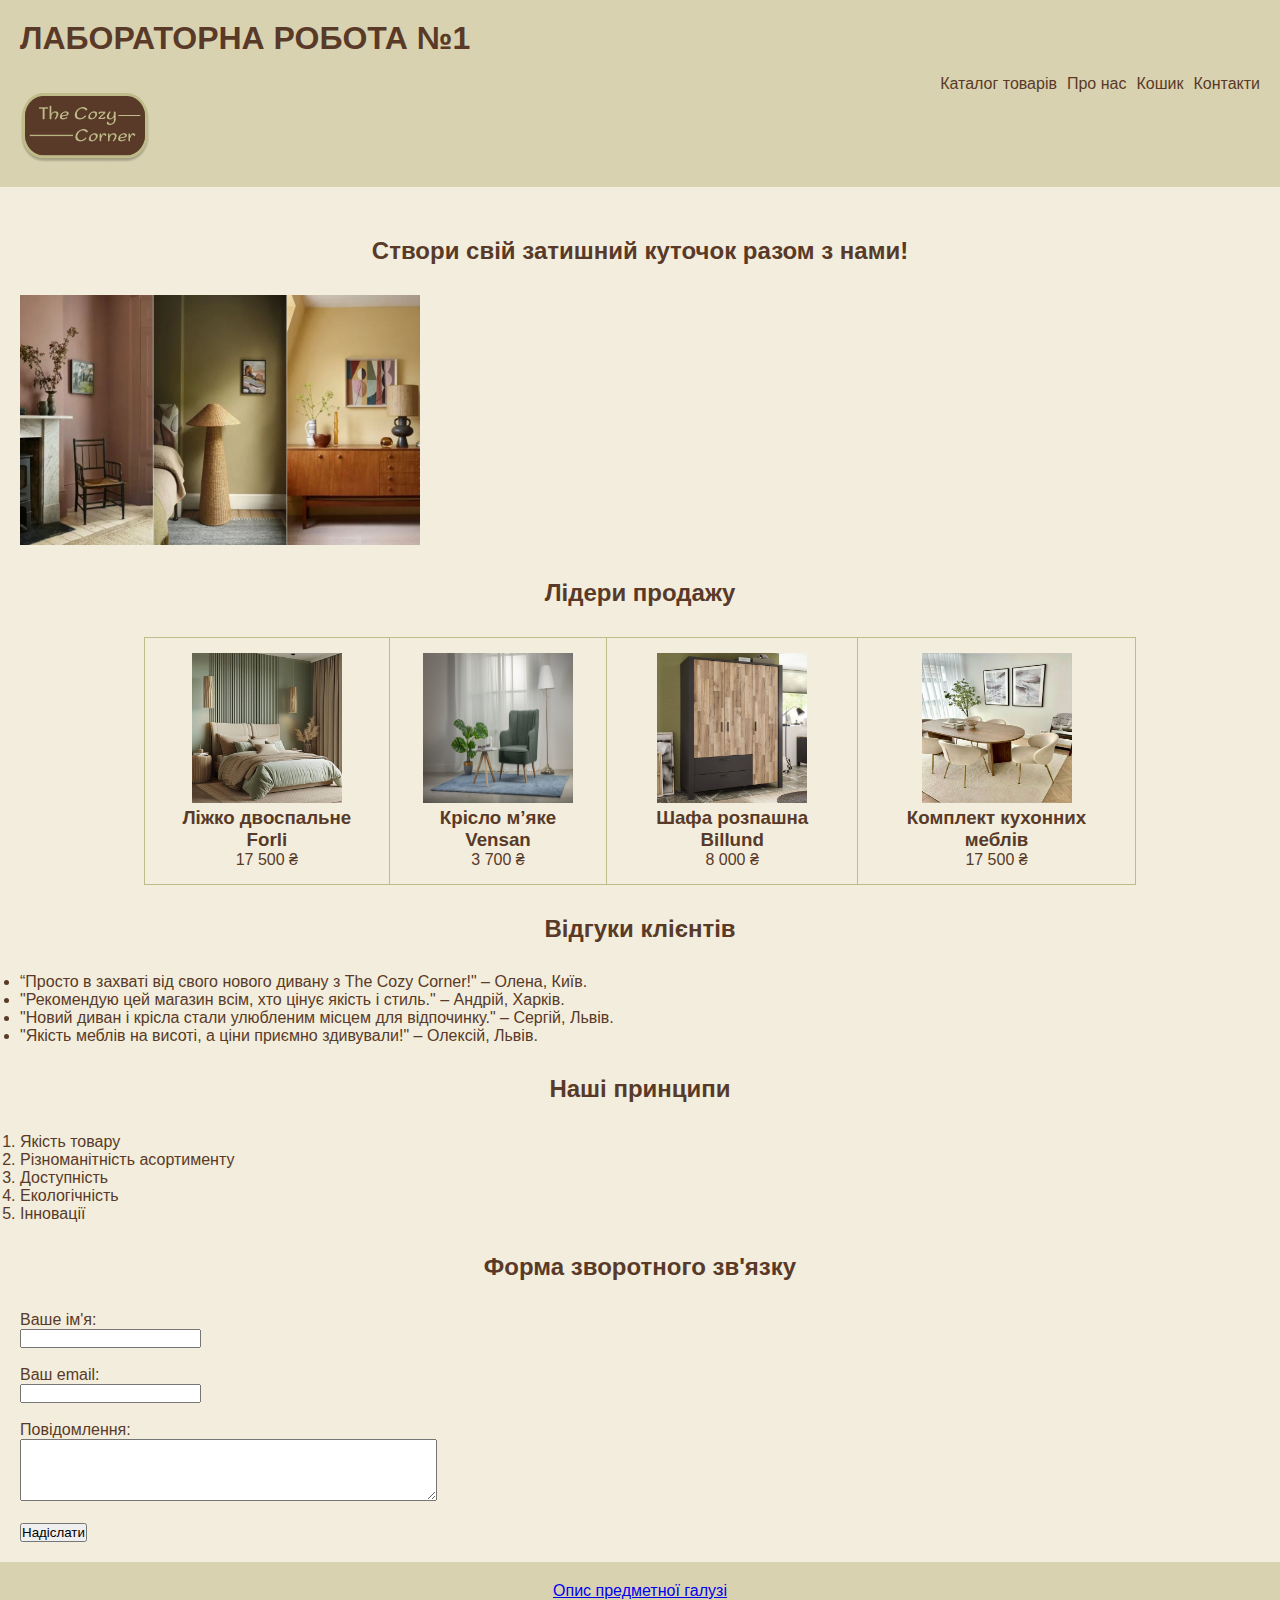
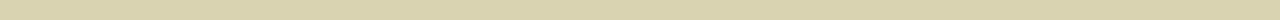
==== index.html @ 4d9f3224 "Initial commit" ====
<!DOCTYPE html>
<html lang="en">
<head>
    <meta charset="UTF-8">
    <meta name="viewport" content="width=device-width, initial-scale=1.0">
    <link rel="stylesheet" href="style.css">
    <title>ЛАБОРАТОРНА РОБОТА №1</title>
</head>
<body>
    <header>
        <h1>ЛАБОРАТОРНА РОБОТА №1</h1>
        <br>
        <div class="navigation">
            <nav>
                <ul>
                    <li><a href="#">Каталог товарів</a></li>
                    <li><a href="#">Про нас</a></li>
                    <li><a href="#">Кошик</a></li>
                    <li><a href="#">Контакти</a></li>
                </ul>
            </nav>
        </div>

        <img src="./images/Лого.png" width="130" height="70" alt="Логотип">
        
    </header>

    <main>
        <h2>Створи свій затишний куточок разом з нами!</h2>
        <img src="./images/hero.jpg" width="400" height="250" alt="Інтер'єр">

        <h2>Лідери продажу</h2>
        <table border="1" cellpadding="10">
            <tr>
                <td>
                    <img src="./images/ліжко1.jpg" alt="Ліжко двоспальне Forli" width="150" height="150">
                    <h3>Ліжко двоспальне Forli</h3>
                    <p>17 500 ₴</p>
                </td>
                <td>
                    <img src="./images/крісло1.jpg" alt="Крісло м’яке Vensan" width="150" height="150">
                    <h3>Крісло м’яке Vensan</h3>
                    <p>3 700 ₴</p>
                </td>
                <td>
                    <img src="./images/шафа1.jpg" alt="Шафа розпашна Billund" width="150" height="150">
                    <h3>Шафа розпашна Billund</h3>
                    <p>8 000 ₴</p>
                </td>
                <td>
                    <img src="./images/кухня1.jpg" alt="Комплект кухонних меблів" width="150" height="150">
                    <h3>Комплект кухонних меблів</h3>
                    <p>17 500 ₴</p>
                </td>
            </tr>
        </table>

        <h2>Відгуки клієнтів</h2>
        <ul>
            <li>“Просто в захваті від свого нового дивану з The Cozy Corner!" – Олена, Київ.</li>
            <li>"Рекомендую цей магазин всім, хто цінує якість і стиль." – Андрій, Харків.</li>
            <li>"Новий диван і крісла стали улюбленим місцем для відпочинку." – Сергій, Львів.</li>
            <li>"Якість меблів на висоті, а ціни приємно здивували!" – Олексій, Львів.</li>
        </ul>

        <h2>Наші принципи</h2>
        <ol>
            <li>Якість товару</li>
            <li>Різноманітність асортименту</li>
            <li>Доступність</li>
            <li>Екологічність</li>
            <li>Інновації</li>
        </ol>

        <h2>Форма зворотного зв'язку</h2>

        <form action="/submit-feedback" method="post">
            <label for="name">Ваше ім'я:</label><br>
            <input type="text" id="name" name="name" required><br><br>

            <label for="email">Ваш email:</label><br>
            <input type="email" id="email" name="email" required><br><br>

            <label for="message">Повідомлення:</label><br>
            <textarea id="message" name="message" rows="4" cols="50" required></textarea><br><br>

            <input type="submit" value="Надіслати">
        </form>
    </main>

    <footer>
        <a href="./description.html">Опис предметної галузі</a>
    </footer>
</body>
</html>
---- style.css ----
* {
    margin: 0;
    padding: 0;
    box-sizing: border-box;
  }
  
  body {
    font-family: Arial, sans-serif;
    color: #593A28;
  }
  
  header {
    background-color: #D9D2B0;
    padding: 20px;
  }
  
  main {
    background-color: #F2EDDC;
    padding: 20px;
  }
  
  footer {
    background-color: #D9D2B0;
    padding: 20px;
    text-align: center;
  }

  h2 {
    margin: 30px 0;
    text-align: center;
  }

  table {
    border-collapse: collapse;
    margin: 20px auto;
    width: 80%;
  }
  
  th, td {
    border: 1px solid #BFBC8A;
    padding: 15px;
    text-align: center;
  }
  
  th {
    background-color: #BFBC8A;
    color: #fff;
  }
  
  nav ul {
    list-style: none;
    display: flex;
    justify-content: flex-end;
  }
  
  nav li {
    margin-left: 10px;
  }
  
  nav a {
    text-decoration: none;
    color: #593A28;
  }
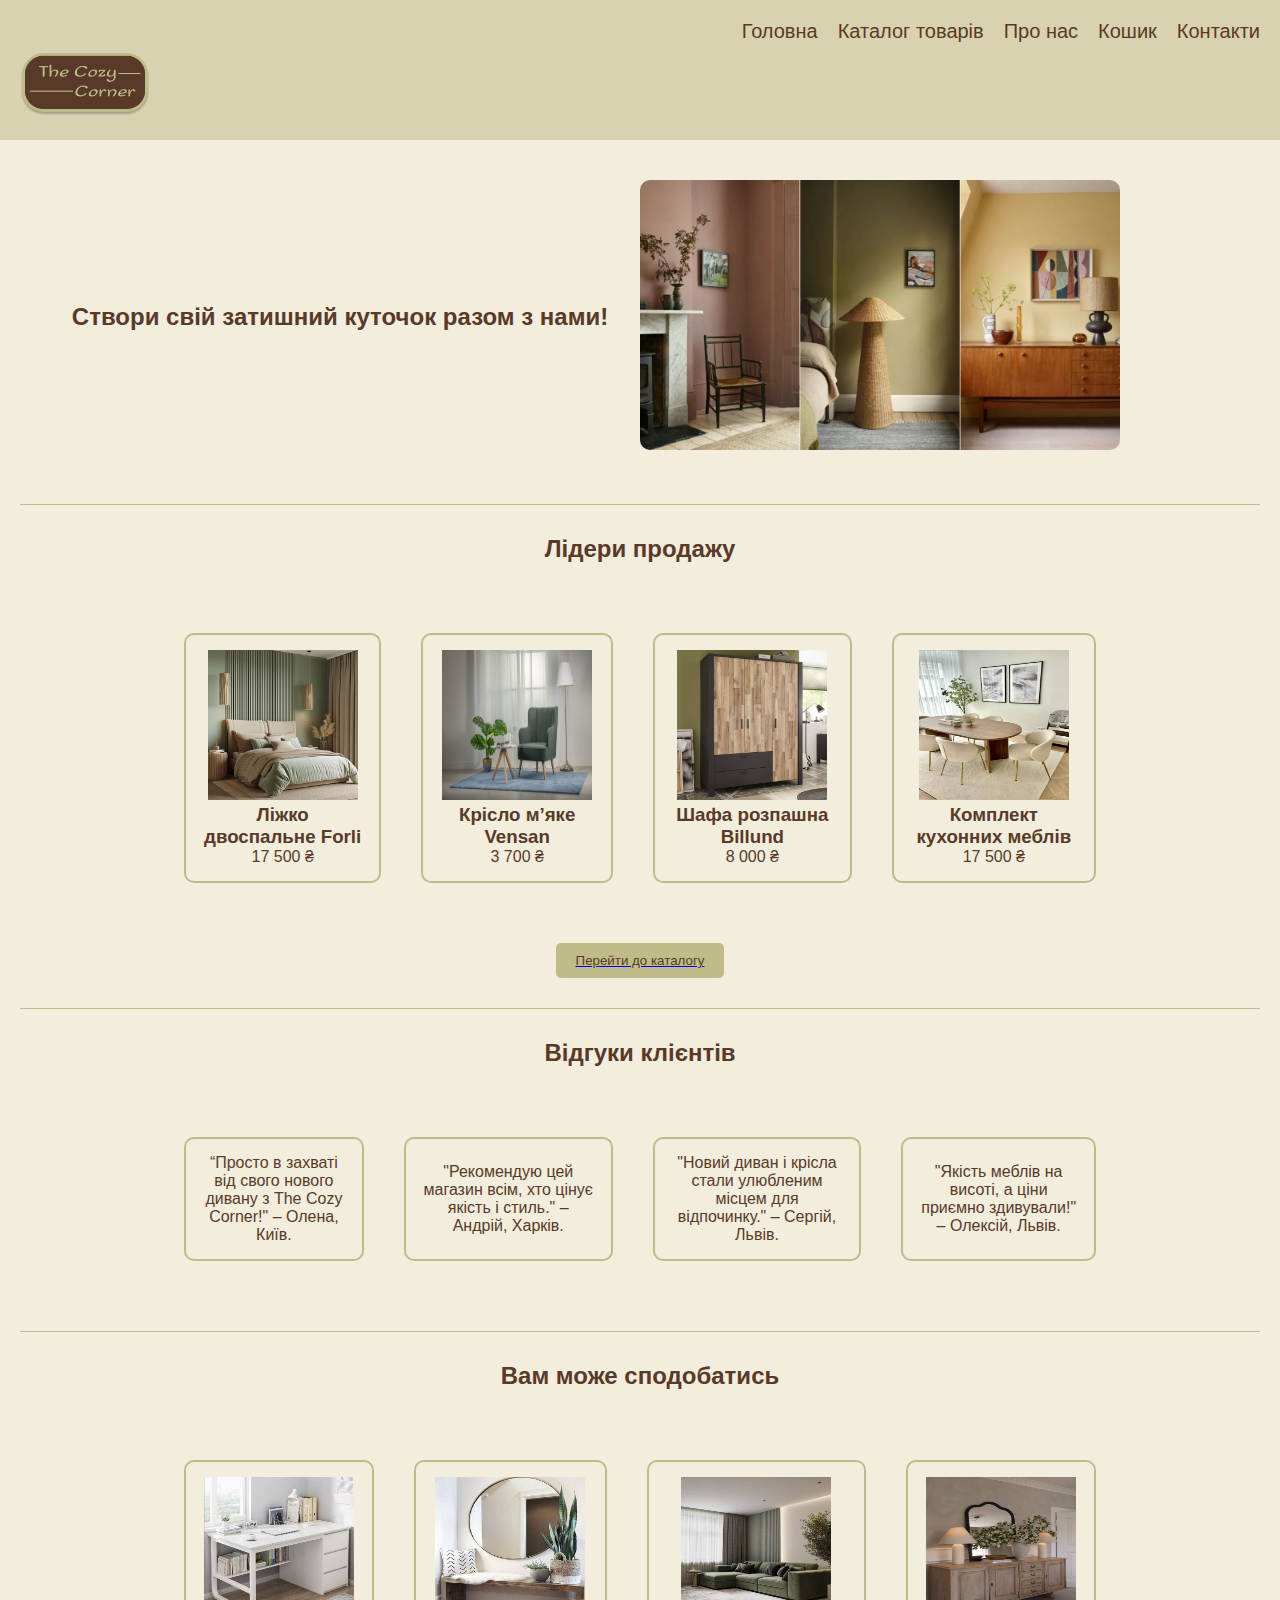
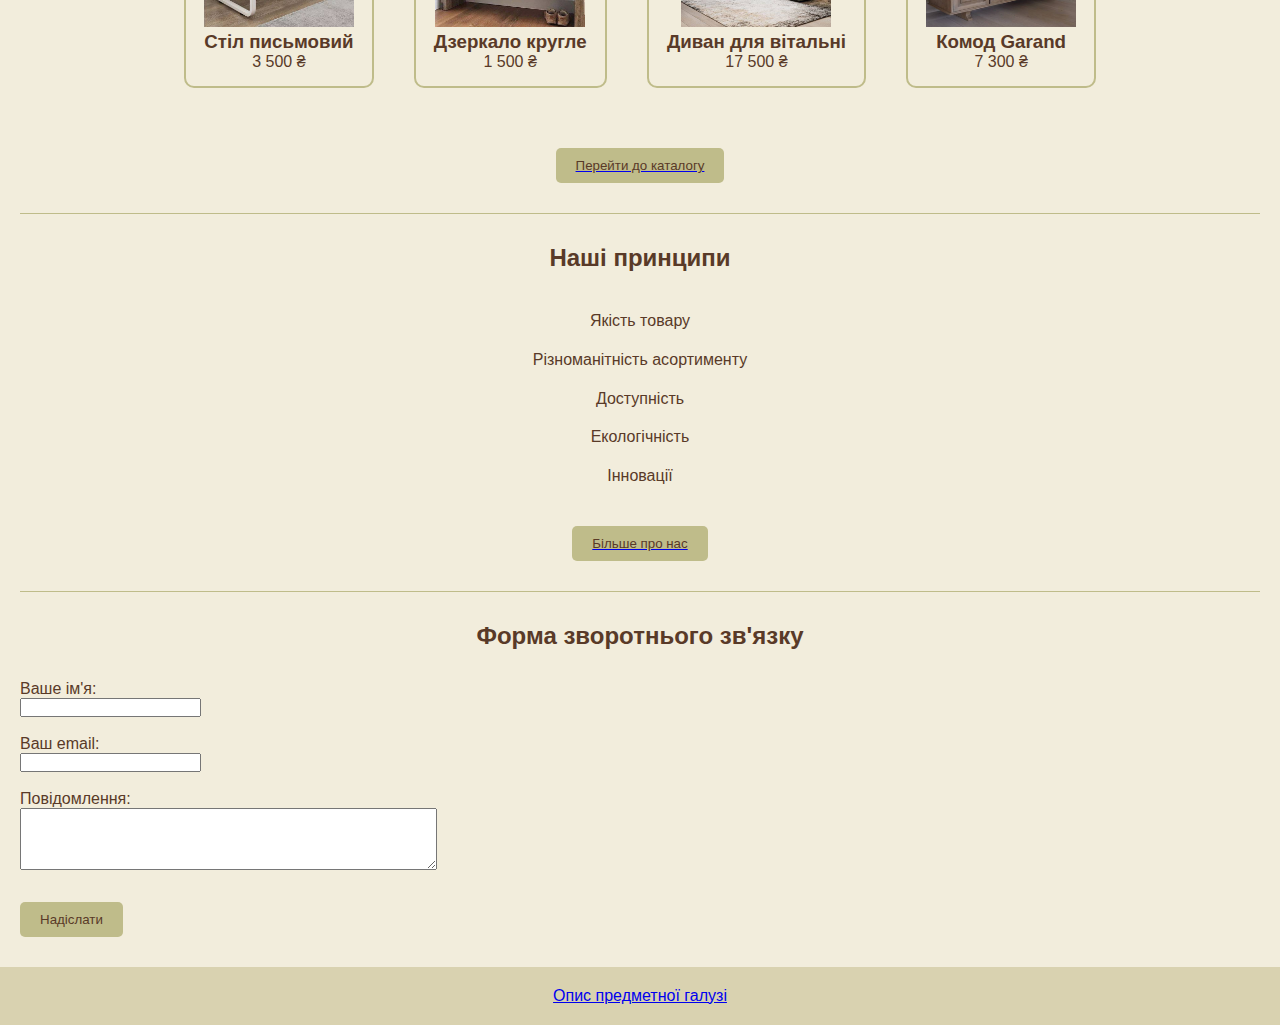
==== commit 9cb6c4a5: "add" ====
--- a/index.html
+++ b/index.html
@@ -4,89 +4,167 @@
     <meta charset="UTF-8">
     <meta name="viewport" content="width=device-width, initial-scale=1.0">
     <link rel="stylesheet" href="style.css">
-    <title>ЛАБОРАТОРНА РОБОТА №1</title>
+    <title>THE COZY CORNER</title>
 </head>
 <body>
     <header>
-        <h1>ЛАБОРАТОРНА РОБОТА №1</h1>
-        <br>
         <div class="navigation">
             <nav>
                 <ul>
-                    <li><a href="#">Каталог товарів</a></li>
-                    <li><a href="#">Про нас</a></li>
-                    <li><a href="#">Кошик</a></li>
-                    <li><a href="#">Контакти</a></li>
+                    <li><a href="index.html">Головна </a></li>
+                    <li><a href="catalog.html">Каталог товарів </a></li>
+                    <li><a href="about.html">Про нас </a></li>
+                    <li><a href="basket.html">Кошик </a></li>
+                    <li><a href="contacts.html">Контакти </a></li>
                 </ul>
             </nav>
         </div>
-
-        <img src="./images/Лого.png" width="130" height="70" alt="Логотип">
-        
+        <img src="./images/Лого.png" width="130" height="auto" alt="Логотип">
     </header>
 
     <main>
-        <h2>Створи свій затишний куточок разом з нами!</h2>
-        <img src="./images/hero.jpg" width="400" height="250" alt="Інтер'єр">
+        <div class="intro">
+            <div class="intro-text">
+                <h2>Створи свій затишний куточок разом з нами!</h2>
+            </div>
+            <div class="intro-img">
+                <img src="./images/hero.jpg" width="130" height="70" alt="Інтер'єр">
+            </div>
+        </div>
+        <hr class="custom-line">
 
-        <h2>Лідери продажу</h2>
-        <table border="1" cellpadding="10">
-            <tr>
-                <td>
-                    <img src="./images/ліжко1.jpg" alt="Ліжко двоспальне Forli" width="150" height="150">
-                    <h3>Ліжко двоспальне Forli</h3>
-                    <p>17 500 ₴</p>
-                </td>
-                <td>
-                    <img src="./images/крісло1.jpg" alt="Крісло м’яке Vensan" width="150" height="150">
-                    <h3>Крісло м’яке Vensan</h3>
-                    <p>3 700 ₴</p>
-                </td>
-                <td>
-                    <img src="./images/шафа1.jpg" alt="Шафа розпашна Billund" width="150" height="150">
-                    <h3>Шафа розпашна Billund</h3>
-                    <p>8 000 ₴</p>
-                </td>
-                <td>
-                    <img src="./images/кухня1.jpg" alt="Комплект кухонних меблів" width="150" height="150">
-                    <h3>Комплект кухонних меблів</h3>
-                    <p>17 500 ₴</p>
-                </td>
-            </tr>
-        </table>
+        <div class="best-sellers">
 
-        <h2>Відгуки клієнтів</h2>
-        <ul>
-            <li>“Просто в захваті від свого нового дивану з The Cozy Corner!" – Олена, Київ.</li>
-            <li>"Рекомендую цей магазин всім, хто цінує якість і стиль." – Андрій, Харків.</li>
-            <li>"Новий диван і крісла стали улюбленим місцем для відпочинку." – Сергій, Львів.</li>
-            <li>"Якість меблів на висоті, а ціни приємно здивували!" – Олексій, Львів.</li>
-        </ul>
+            <h2>Лідери продажу</h2>
 
-        <h2>Наші принципи</h2>
-        <ol>
-            <li>Якість товару</li>
-            <li>Різноманітність асортименту</li>
-            <li>Доступність</li>
-            <li>Екологічність</li>
-            <li>Інновації</li>
-        </ol>
+            <table>
+                <tr>
+                    <td>
+                        <img src="./images/ліжко1.jpg" alt="Ліжко двоспальне Forli" width="150" height="150">
+                        <h3>Ліжко двоспальне Forli</h3>
+                        <p>17 500 ₴</p>
+                    </td>
+                    <td>
+                        <img src="./images/крісло1.jpg" alt="Крісло м’яке Vensan" width="150" height="150">
+                        <h3>Крісло м’яке Vensan</h3>
+                        <p>3 700 ₴</p>
+                    </td>
+                    <td>
+                        <img src="./images/шафа1.jpg" alt="Шафа розпашна Billund" width="150" height="150">
+                        <h3>Шафа розпашна Billund</h3>
+                        <p>8 000 ₴</p>
+                    </td>
+                    <td>
+                        <img src="./images/кухня1.jpg" alt="Комплект кухонних меблів" width="150" height="150">
+                        <h3>Комплект кухонних меблів</h3>
+                        <p>17 500 ₴</p>
+                    </td>
+                </tr>
+            </table>
+        </div>
 
-        <h2>Форма зворотного зв'язку</h2>
+        <div id="buttonContainer">
+            <a href="catalog.html">
+                <button>Перейти до каталогу</button>
+            </a>
+        </div>
+        <hr class="custom-line">
+    
+        <div class="reviews">
+            <h2>Відгуки клієнтів</h2>
+            <table border="1" cellpadding="10">
+                <tr>
+                    <td>
+                        <p>“Просто в захваті від свого нового дивану з The Cozy Corner!" – Олена, Київ.</p>
+                    </td>
+                    <td>
+                        <p>"Рекомендую цей магазин всім, хто цінує якість і стиль." – Андрій, Харків.</p>
+                    </td>
+                    <td>
+                        <p>"Новий диван і крісла стали улюбленим місцем для відпочинку." – Сергій, Львів.</p>
+                    </td>
+                    <td>
+                        <p>"Якість меблів на висоті, а ціни приємно здивували!" – Олексій, Львів.</p>
+                    </td>
+                </tr>
+            </table>
+        </div>
+        
+        <hr class="custom-line">
+       
+        <div class="recommended">
+            <h2>Вам може сподобатись</h2>
+            <table border="1" cellpadding="10">
+                <tr>
+                    <td>
+                        <img src="./images/стіл1.jpg" alt="Стіл письмовий" width="150" height="150">
+                        <h3>Стіл письмовий</h3>
+                        <p>3 500 ₴</p>
+                    </td>
+                    <td>
+                        <img src="./images/дзеркало1.jpg" alt="Дзеркало кругле" width="150" height="150">
+                        <h3>Дзеркало кругле</h3>
+                        <p>1 500 ₴</p>
+                    </td>
+                    <td>
+                        <img src="./images/диван1.jpg" alt="Диван для вітальні" width="150" height="150">
+                        <h3>Диван для вітальні</h3>
+                        <p>17 500 ₴</p>
+                    </td>
+                    <td>
+                        <img src="./images/комод1.jpg" alt="Комод Garand" width="150" height="150">
+                        <h3>Комод Garand</h3>
+                        <p>7 300 ₴</p>
+                    </td>
+                </tr>
+            </table>
+        </div>
 
-        <form action="/submit-feedback" method="post">
-            <label for="name">Ваше ім'я:</label><br>
-            <input type="text" id="name" name="name" required><br><br>
+        <div id="buttonContainer">
+            <a href="catalog.html">
+                <button>Перейти до каталогу</button>
+            </a>
+        </div>
+        
+        <hr class="custom-line">
 
-            <label for="email">Ваш email:</label><br>
-            <input type="email" id="email" name="email" required><br><br>
+        <div class="principles">
+            <h2>Наші принципи</h2>
+            <ul>
+                <li>Якість товару</li>
+                <li>Різноманітність асортименту</li>
+                <li>Доступність</li>
+                <li>Екологічність</li>
+                <li>Інновації</li>
+            </ul>
+        </div>
+        
+    
+        <div id="buttonContainer">
+            <a href="about.html">
+                <button>Більше про нас</button>
+            </a>
+        </div>
 
-            <label for="message">Повідомлення:</label><br>
-            <textarea id="message" name="message" rows="4" cols="50" required></textarea><br><br>
+        <hr class="custom-line">
 
-            <input type="submit" value="Надіслати">
-        </form>
+        <div class="feedback-form">
+            <h2>Форма зворотнього зв'язку</h2>
+            <form action="/submit-feedback" method="post">
+                <label for="name">Ваше ім'я:</label><br>
+                <input type="text" id="name" name="name" required><br><br>
+    
+                <label for="email">Ваш email:</label><br>
+                <input type="email" id="email" name="email" required><br><br>
+    
+                <label for="message">Повідомлення:</label><br>
+                <textarea id="message" name="message" rows="4" cols="50" required></textarea><br><br>
+    
+                <input type="submit" value="Надіслати">
+            </form>
+        </div>
     </main>
+    
 
     <footer>
         <a href="./description.html">Опис предметної галузі</a>
--- a/style.css
+++ b/style.css
@@ -30,37 +30,114 @@
     text-align: center;
   }
 
-  table {
-    border-collapse: collapse;
-    margin: 20px auto;
+  .intro {
+    display: flex;
+    justify-content: space-between;
+    align-items: center;
+    padding: 20px;
+}
+
+.intro-text, .intro-img {
+    width: 50%;
+}
+
+.intro-img img {
     width: 80%;
-  }
+    height: auto;
+    border-radius: 10px;
+    border-radius: 10px;
+}
+
+
+  .principles {
+    text-align: center;
+}
+
+.principles ul {
+    list-style-type: none; 
+    padding: 10; 
+    display: inline-block; 
+}
+
+.principles li {
+    margin: 10px 0;
+    padding-bottom: 5%; 
+}
+
+table {
+  margin: 20px auto;
+  width: 80%;
+  background-color: #F2EDDC;
+  border-spacing: 40px; 
+  border: none; 
+}
+
+th, td {
+  border: 2px solid #BFBC8A;
+  padding: 15px;
+  text-align: center;
+  border-radius: 10px; 
+}
+
+th {
+  background-color: #BFBC8A;
+  color: #fff;
+}
   
-  th, td {
-    border: 1px solid #BFBC8A;
-    padding: 15px;
-    text-align: center;
-  }
-  
-  th {
+#buttonContainer {
+  text-align: center;
+  margin: 20px 0;
+}
+
+#buttonContainer button {
+  background-color: #BFBC8A;
+  color: #593A28;
+  padding: 10px 20px;
+  border: none;
+  border-radius: 5px;
+  cursor: pointer;
+  display: block;
+  margin: 0 auto;
+  text-align: center;
+}
+
+
+  .feedback-form input[type="submit"] {
     background-color: #BFBC8A;
-    color: #fff;
-  }
-  
-  nav ul {
-    list-style: none;
-    display: flex;
-    justify-content: flex-end;
-  }
-  
-  nav li {
-    margin-left: 10px;
-  }
-  
-  nav a {
-    text-decoration: none;
     color: #593A28;
-  }
-  
+    padding: 10px 20px;
+    border: none;
+    border-radius: 5px;
+    cursor: pointer;
+    margin: 10px 0; 
+    display: inline-block; 
+}
+
+nav ul {
+  list-style: none;
+  display: flex;
+  justify-content: flex-end;
+}
+
+nav li {
+  margin-left: 20px;
+}
+
+nav a {
+  text-decoration: none;
+  color: #593A28;
+  font-size: 20px; 
+  padding-bottom: 10px; 
+  display: inline-block; 
+}
+
+  .custom-line {
+    border: none; 
+    height: 1px; 
+    background-color: #BFBC8A; 
+    width: 100%; 
+    margin: 30px 0; 
+}
+
   
   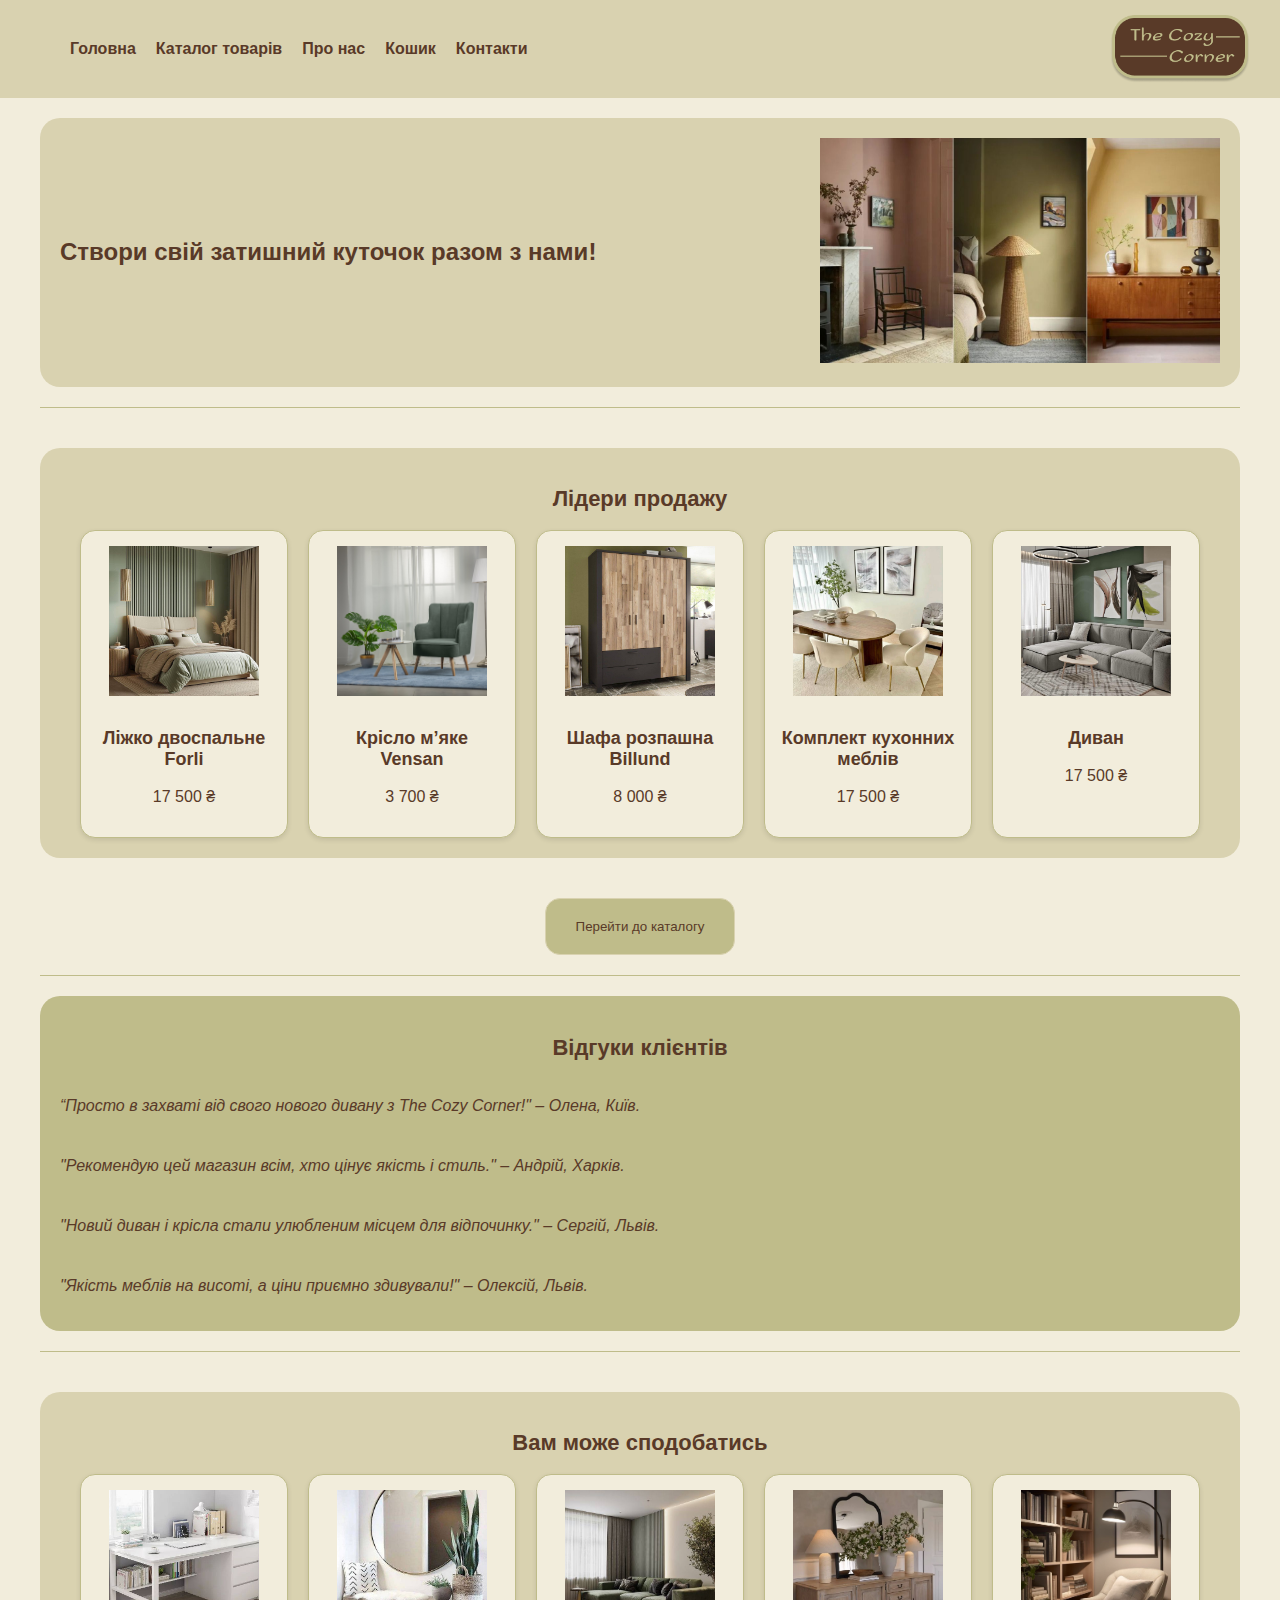
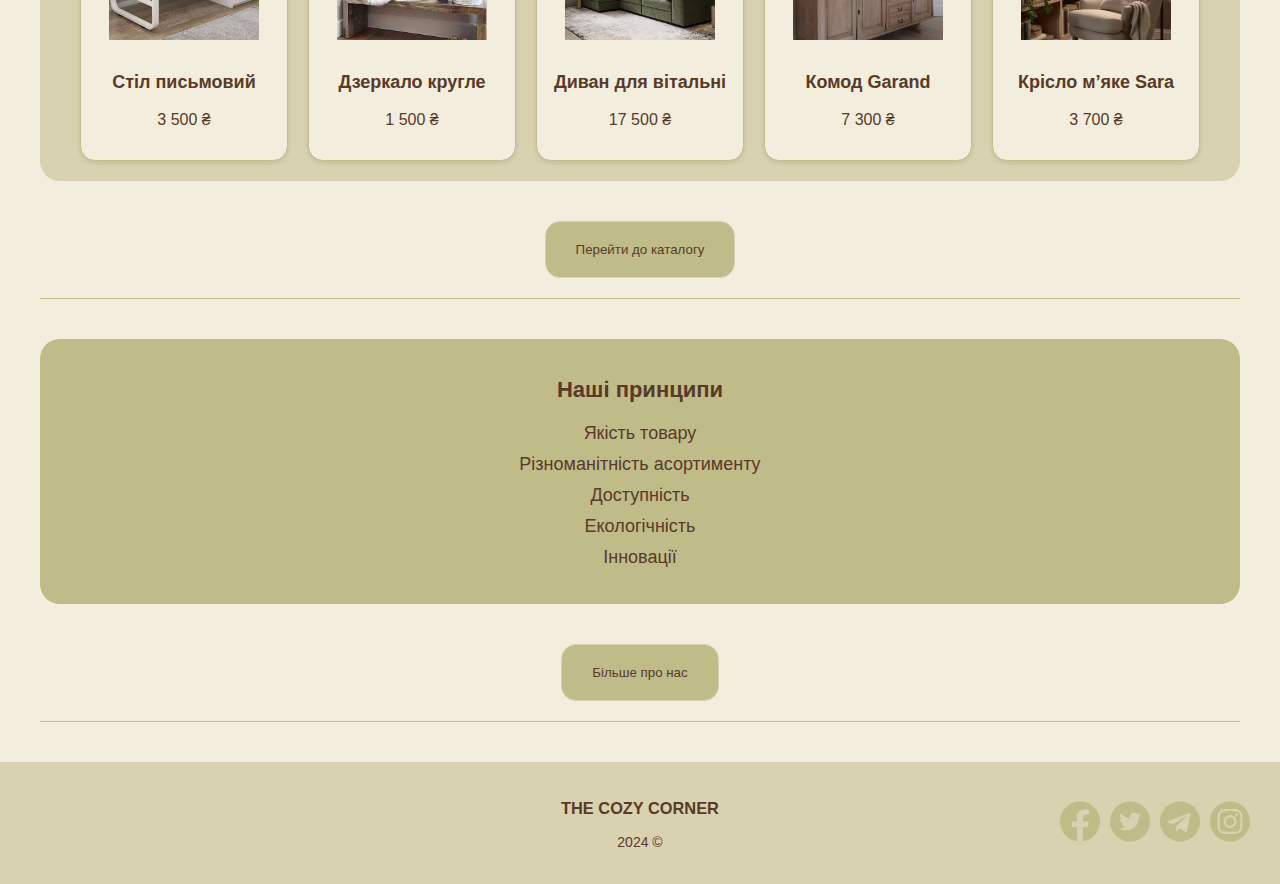
==== commit 96a7d47a: "add" ====
--- a/index.html
+++ b/index.html
@@ -11,56 +11,57 @@
         <div class="navigation">
             <nav>
                 <ul>
-                    <li><a href="index.html">Головна </a></li>
-                    <li><a href="catalog.html">Каталог товарів </a></li>
-                    <li><a href="about.html">Про нас </a></li>
-                    <li><a href="basket.html">Кошик </a></li>
-                    <li><a href="contacts.html">Контакти </a></li>
+                    <li><a href="index.html">Головна</a></li>
+                    <li><a href="catalog.html">Каталог товарів</a></li>
+                    <li><a href="about.html">Про нас</a></li>
+                    <li><a href="basket.html">Кошик</a></li>
+                    <li><a href="contacts.html">Контакти</a></li>
                 </ul>
             </nav>
         </div>
-        <img src="./images/Лого.png" width="130" height="auto" alt="Логотип">
+        <img class="logo" src="./images/Лого.png" width="140" height="auto" alt="Логотип">
     </header>
 
     <main>
         <div class="intro">
             <div class="intro-text">
-                <h2>Створи свій затишний куточок разом з нами!</h2>
+                <h2>  Створи свій затишний куточок разом з нами!</h2>
             </div>
             <div class="intro-img">
-                <img src="./images/hero.jpg" width="130" height="70" alt="Інтер'єр">
+                <img src="./images/hero.jpg" width="450" height="auto" alt="Інтер'єр">
             </div>
         </div>
         <hr class="custom-line">
 
         <div class="best-sellers">
-
             <h2>Лідери продажу</h2>
-
-            <table>
-                <tr>
-                    <td>
-                        <img src="./images/ліжко1.jpg" alt="Ліжко двоспальне Forli" width="150" height="150">
-                        <h3>Ліжко двоспальне Forli</h3>
-                        <p>17 500 ₴</p>
-                    </td>
-                    <td>
-                        <img src="./images/крісло1.jpg" alt="Крісло м’яке Vensan" width="150" height="150">
-                        <h3>Крісло м’яке Vensan</h3>
-                        <p>3 700 ₴</p>
-                    </td>
-                    <td>
-                        <img src="./images/шафа1.jpg" alt="Шафа розпашна Billund" width="150" height="150">
-                        <h3>Шафа розпашна Billund</h3>
-                        <p>8 000 ₴</p>
-                    </td>
-                    <td>
-                        <img src="./images/кухня1.jpg" alt="Комплект кухонних меблів" width="150" height="150">
-                        <h3>Комплект кухонних меблів</h3>
-                        <p>17 500 ₴</p>
-                    </td>
-                </tr>
-            </table>
+            <div class="products-grid">
+                <div class="product">
+                    <img src="./images/ліжко1.jpg" alt="Ліжко двоспальне Forli" width="150" height="150">
+                    <h3>Ліжко двоспальне Forli</h3>
+                    <p>17 500 ₴</p>
+                </div>
+                <div class="product">
+                    <img src="./images/крісло1.jpg" alt="Крісло м’яке Vensan" width="150" height="150">
+                    <h3>Крісло м’яке Vensan</h3>
+                    <p>3 700 ₴</p>
+                </div>
+                <div class="product">
+                    <img src="./images/шафа1.jpg" alt="Шафа розпашна Billund" width="150" height="150">
+                    <h3>Шафа розпашна Billund</h3>
+                    <p>8 000 ₴</p>
+                </div>
+                <div class="product">
+                    <img src="./images/кухня1.jpg" alt="Комплект кухонних меблів" width="150" height="150">
+                    <h3>Комплект кухонних меблів</h3>
+                    <p>17 500 ₴</p>
+                </div>
+                <div class="product">
+                    <img src="./images/диван2.png" alt="Диван" width="150" height="150">
+                    <h3>Диван</h3>
+                    <p>17 500 ₴</p>
+                </div>
+            </div>
         </div>
 
         <div id="buttonContainer">
@@ -68,56 +69,58 @@
                 <button>Перейти до каталогу</button>
             </a>
         </div>
+        
         <hr class="custom-line">
-    
+
         <div class="reviews">
             <h2>Відгуки клієнтів</h2>
-            <table border="1" cellpadding="10">
-                <tr>
-                    <td>
-                        <p>“Просто в захваті від свого нового дивану з The Cozy Corner!" – Олена, Київ.</p>
-                    </td>
-                    <td>
-                        <p>"Рекомендую цей магазин всім, хто цінує якість і стиль." – Андрій, Харків.</p>
-                    </td>
-                    <td>
-                        <p>"Новий диван і крісла стали улюбленим місцем для відпочинку." – Сергій, Львів.</p>
-                    </td>
-                    <td>
-                        <p>"Якість меблів на висоті, а ціни приємно здивували!" – Олексій, Львів.</p>
-                    </td>
-                </tr>
-            </table>
+            <div class="reviews-grid">
+                <div class="review">
+                    <p>“Просто в захваті від свого нового дивану з The Cozy Corner!" – Олена, Київ.</p>
+                </div>
+                <div class="review">
+                    <p>"Рекомендую цей магазин всім, хто цінує якість і стиль." – Андрій, Харків.</p>
+                </div>
+                <div class="review">
+                    <p>"Новий диван і крісла стали улюбленим місцем для відпочинку." – Сергій, Львів.</p>
+                </div>
+                <div class="review">
+                    <p>"Якість меблів на висоті, а ціни приємно здивували!" – Олексій, Львів.</p>
+                </div>
+            </div>
         </div>
-        
+
         <hr class="custom-line">
        
         <div class="recommended">
             <h2>Вам може сподобатись</h2>
-            <table border="1" cellpadding="10">
-                <tr>
-                    <td>
-                        <img src="./images/стіл1.jpg" alt="Стіл письмовий" width="150" height="150">
-                        <h3>Стіл письмовий</h3>
-                        <p>3 500 ₴</p>
-                    </td>
-                    <td>
-                        <img src="./images/дзеркало1.jpg" alt="Дзеркало кругле" width="150" height="150">
-                        <h3>Дзеркало кругле</h3>
-                        <p>1 500 ₴</p>
-                    </td>
-                    <td>
-                        <img src="./images/диван1.jpg" alt="Диван для вітальні" width="150" height="150">
-                        <h3>Диван для вітальні</h3>
-                        <p>17 500 ₴</p>
-                    </td>
-                    <td>
-                        <img src="./images/комод1.jpg" alt="Комод Garand" width="150" height="150">
-                        <h3>Комод Garand</h3>
-                        <p>7 300 ₴</p>
-                    </td>
-                </tr>
-            </table>
+            <div class="products-grid">
+                <div class="product">
+                    <img src="./images/стіл1.jpg" alt="Стіл письмовий" width="150" height="150">
+                    <h3>Стіл письмовий</h3>
+                    <p>3 500 ₴</p>
+                </div>
+                <div class="product">
+                    <img src="./images/дзеркало1.jpg" alt="Дзеркало кругле" width="150" height="150">
+                    <h3>Дзеркало кругле</h3>
+                    <p>1 500 ₴</p>
+                </div>
+                <div class="product">
+                    <img src="./images/диван1.jpg" alt="Диван для вітальні" width="150" height="150">
+                    <h3>Диван для вітальні</h3>
+                    <p>17 500 ₴</p>
+                </div>
+                <div class="product">
+                    <img src="./images/комод1.jpg" alt="Комод Garand" width="150" height="150">
+                    <h3>Комод Garand</h3>
+                    <p>7 300 ₴</p>
+                </div>
+                <div class="product">
+                    <img src="./images/крісло2.png" alt="Крісло м’яке Vensan" width="150" height="150">
+                    <h3>Крісло м’яке Sara</h3>
+                    <p>3 700 ₴</p>
+                </div>
+            </div>
         </div>
 
         <div id="buttonContainer">
@@ -139,7 +142,6 @@
             </ul>
         </div>
         
-    
         <div id="buttonContainer">
             <a href="about.html">
                 <button>Більше про нас</button>
@@ -148,26 +150,19 @@
 
         <hr class="custom-line">
 
-        <div class="feedback-form">
-            <h2>Форма зворотнього зв'язку</h2>
-            <form action="/submit-feedback" method="post">
-                <label for="name">Ваше ім'я:</label><br>
-                <input type="text" id="name" name="name" required><br><br>
-    
-                <label for="email">Ваш email:</label><br>
-                <input type="email" id="email" name="email" required><br><br>
-    
-                <label for="message">Повідомлення:</label><br>
-                <textarea id="message" name="message" rows="4" cols="50" required></textarea><br><br>
-    
-                <input type="submit" value="Надіслати">
-            </form>
-        </div>
     </main>
     
-
     <footer>
-        <a href="./description.html">Опис предметної галузі</a>
+        <h3>THE COZY CORNER</h3>
+        <p>2024 ©</p>
+        <nav>
+            <ul class="social-icons">
+                <li><a href="#"><img src="./icons/facebook.png" alt="Facebook"></a></li>
+                <li><a href="#"><img src="./icons/twitter.png" alt="Twitter"></a></li>
+                <li><a href="#"><img src="./icons/telegram.png" alt="Telegram"></a></li>
+                <li><a href="#"><img src="./icons/instagram.png" alt="Instagram"></a></li>
+            </ul>
+        </nav>
     </footer>
 </body>
 </html>
--- a/style.css
+++ b/style.css
@@ -1,143 +1,237 @@
-* {
-    margin: 0;
-    padding: 0;
-    box-sizing: border-box;
-  }
-  
-  body {
-    font-family: Arial, sans-serif;
-    color: #593A28;
-  }
-  
-  header {
-    background-color: #D9D2B0;
-    padding: 20px;
-  }
-  
-  main {
-    background-color: #F2EDDC;
-    padding: 20px;
-  }
-  
-  footer {
-    background-color: #D9D2B0;
-    padding: 20px;
-    text-align: center;
-  }
-
-  h2 {
-    margin: 30px 0;
-    text-align: center;
-  }
-
-  .intro {
-    display: flex;
-    justify-content: space-between;
-    align-items: center;
-    padding: 20px;
-}
-
-.intro-text, .intro-img {
-    width: 50%;
+body {
+  font-family: 'Arial', sans-serif;
+  background-color: #F2EDDC;
+  color: #593A28;
+  margin: 0;
+  padding: 0;
+}
+
+header {
+  background-color: #D9D2B0;
+  display: flex;
+  justify-content: space-between;
+  align-items: center;
+  padding: 15px 30px;
+}
+
+header img {
+  max-width: 150px;
+ 
+}
+
+.navigation ul {
+  list-style-type: none;
+  display: flex;
+  gap: 20px;
+}
+
+.navigation a {
+  text-decoration: none;
+  color: #593A28;
+  font-weight: bold;
+}
+
+
+main {
+  padding: 20px;
+  max-width: 1200px;
+  margin: 0 auto;
+}
+
+.intro {
+  display: flex;
+  justify-content: space-between;
+  align-items: center;
+  padding: 20px;
+  background-color: #D9D2B0;
+  border-radius: 20px;
+}
+
+.intro h2 {
+  font-size: 24px;
+  color: #593A28;
 }
 
 .intro-img img {
-    width: 80%;
-    height: auto;
-    border-radius: 10px;
-    border-radius: 10px;
-}
-
-
-  .principles {
-    text-align: center;
+  max-width: 400px;
+}
+
+.custom-line {
+  border: 0;
+  height: 1px;
+  background: #BFBC8A;
+  margin: 20px 0;
+}
+
+
+.best-sellers, .recommended {
+  margin: 40px 0;
+  background-color: #D9D2B0;
+  padding: 20px;
+  border-radius: 20px;
+}
+
+.best-sellers h2, .recommended h2 {
+  font-size: 22px;
+  text-align: center;
+  color: #593A28;
+}
+
+.products-grid {
+  display: grid;
+  grid-template-columns: repeat(auto-fill, minmax(200px, 1fr));
+  gap: 20px;
+  padding: 0 20px;
+}
+
+.product {
+  background-color: #F2EDDC;
+  border: 1px solid #BFBC8A;
+  border-radius: 15px;
+  text-align: center;
+  padding: 15px;
+  box-shadow: 0 2px 5px rgba(0, 0, 0, 0.1);
+}
+
+.product img {
+  max-width: 150px;
+  height: 150px;
+  object-fit: cover;
+  margin-bottom: 10px;
+}
+
+.product h3 {
+  font-size: 18px;
+  color: #593A28;
+}
+
+.product p {
+  font-size: 16px;
+  color: #593A28;
+}
+
+
+#buttonContainer {
+  display: flex;
+  justify-content: center;
+  margin: 20px 0;
+}
+
+button {
+  background-color: #BFBC8A;
+  color: #593A28;
+  padding: 20px 30px;
+  border: 1px solid #D9D2B0;
+  border-radius: 15px;
+  cursor: pointer;
+}
+
+button:hover {
+  background-color: #A29F78;
+}
+
+
+.reviews {
+  background-color: #BFBC8A;
+  padding: 20px;
+  border-radius: 20px;
+}
+
+.reviews h2 {
+  font-size: 22px;
+  text-align: center;
+  margin-bottom: 20px;
+}
+
+.reviews-grid {
+  display: grid;
+  grid-template-columns: 1fr;
+  gap: 10px;
+}
+
+.review {
+  font-style: italic;
+  font-size: 16px;
+  color: #593A28;
+}
+
+
+.principles {
+  margin: 40px 0;
+  padding: 20px;
+  background-color: #BFBC8A;
+  border-radius: 20px;
+}
+
+.principles h2 {
+  text-align: center;
+  font-size: 22px;
+  margin-bottom: 20px;
 }
 
 .principles ul {
-    list-style-type: none; 
-    padding: 10; 
-    display: inline-block; 
+  list-style-type: none;
+  padding: 0;
+  text-align: center;
 }
 
 .principles li {
-    margin: 10px 0;
-    padding-bottom: 5%; 
-}
-
-table {
-  margin: 20px auto;
-  width: 80%;
-  background-color: #F2EDDC;
-  border-spacing: 40px; 
-  border: none; 
-}
-
-th, td {
-  border: 2px solid #BFBC8A;
-  padding: 15px;
-  text-align: center;
-  border-radius: 10px; 
-}
-
-th {
-  background-color: #BFBC8A;
-  color: #fff;
-}
-  
-#buttonContainer {
-  text-align: center;
-  margin: 20px 0;
-}
-
-#buttonContainer button {
-  background-color: #BFBC8A;
-  color: #593A28;
-  padding: 10px 20px;
-  border: none;
-  border-radius: 5px;
-  cursor: pointer;
-  display: block;
-  margin: 0 auto;
-  text-align: center;
-}
-
-
-  .feedback-form input[type="submit"] {
-    background-color: #BFBC8A;
-    color: #593A28;
-    padding: 10px 20px;
-    border: none;
-    border-radius: 5px;
-    cursor: pointer;
-    margin: 10px 0; 
-    display: inline-block; 
-}
-
-nav ul {
-  list-style: none;
-  display: flex;
-  justify-content: flex-end;
-}
-
-nav li {
-  margin-left: 20px;
-}
-
-nav a {
+  font-size: 18px;
+  color: #593A28;
+  margin-bottom: 10px;
+}
+
+
+footer {
+  background-color: #D9D2B0;
+  text-align: center;
+  padding: 20px;
+  font-size: 14px;
+}
+
+footer a {
+  color: #593A28;
   text-decoration: none;
-  color: #593A28;
-  font-size: 20px; 
-  padding-bottom: 10px; 
+}
+
+.social-icons {
+  list-style: none; 
+  display: flex; 
+  justify-content: center; /* Іконки тепер по центру */
+  gap: 10px; 
+  padding: 0; 
+  margin: 0; 
+}
+
+.social-icons li {
+  display: inline-block; /* Елементи списку як рядкові блоки */
+}
+
+.social-icons li a {
   display: inline-block; 
-}
-
-  .custom-line {
-    border: none; 
-    height: 1px; 
-    background-color: #BFBC8A; 
-    width: 100%; 
-    margin: 30px 0; 
-}
-
-  
-  +  width: 40px; 
+}
+
+.social-icons li img {
+  width: 100%; 
+  height: auto; /* Дозволяє зображенню змінювати висоту відповідно до ширини */
+  object-fit: contain; /* Забезпечує збереження пропорцій */
+}
+
+footer {
+  background-color: #D9D2B0;
+  text-align: center;
+  padding: 20px;
+  font-size: 14px;
+  position: relative; /* Щоб запобігти зміщенню */
+}
+
+footer .social-icons {
+  position: absolute;
+  right: 30px; /* Розміщення іконок праворуч */
+  top: 50%;
+  transform: translateY(-50%); /* Вирівнювання іконок по вертикалі */
+}
+
+
+
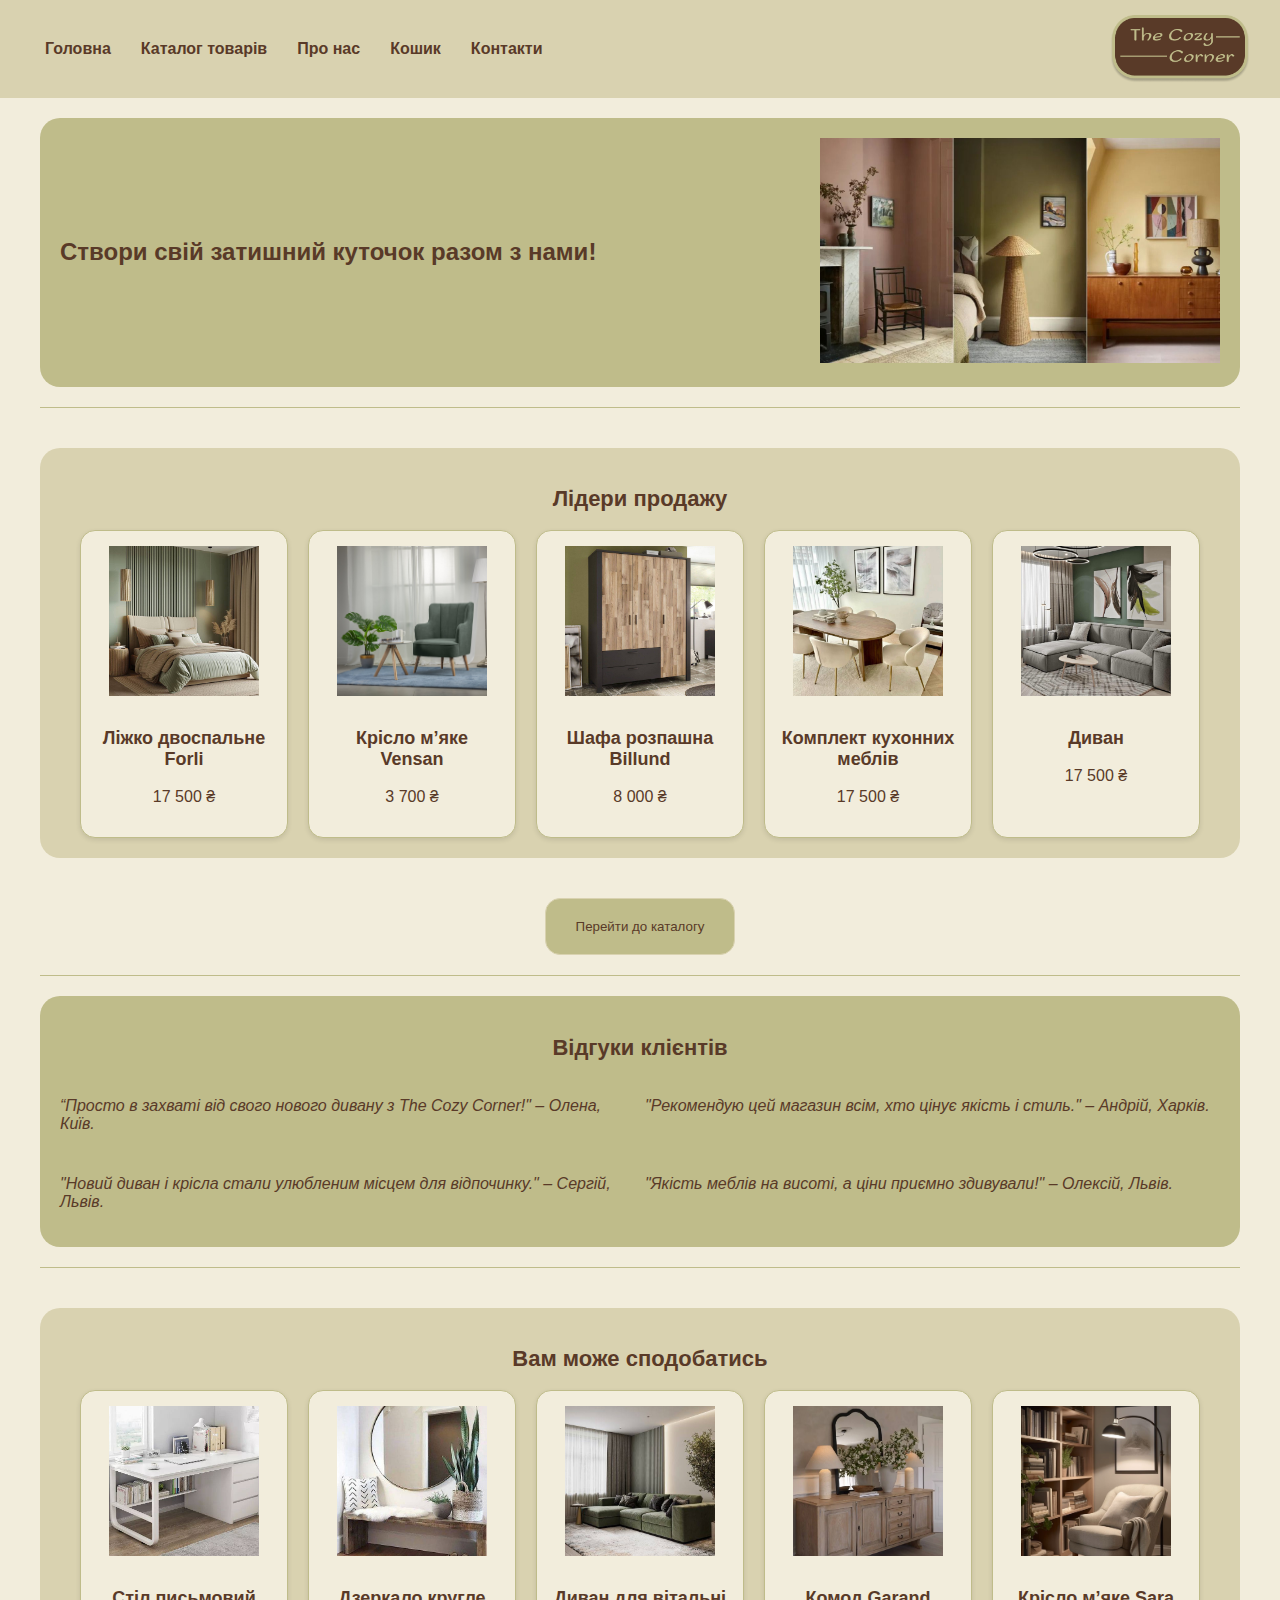
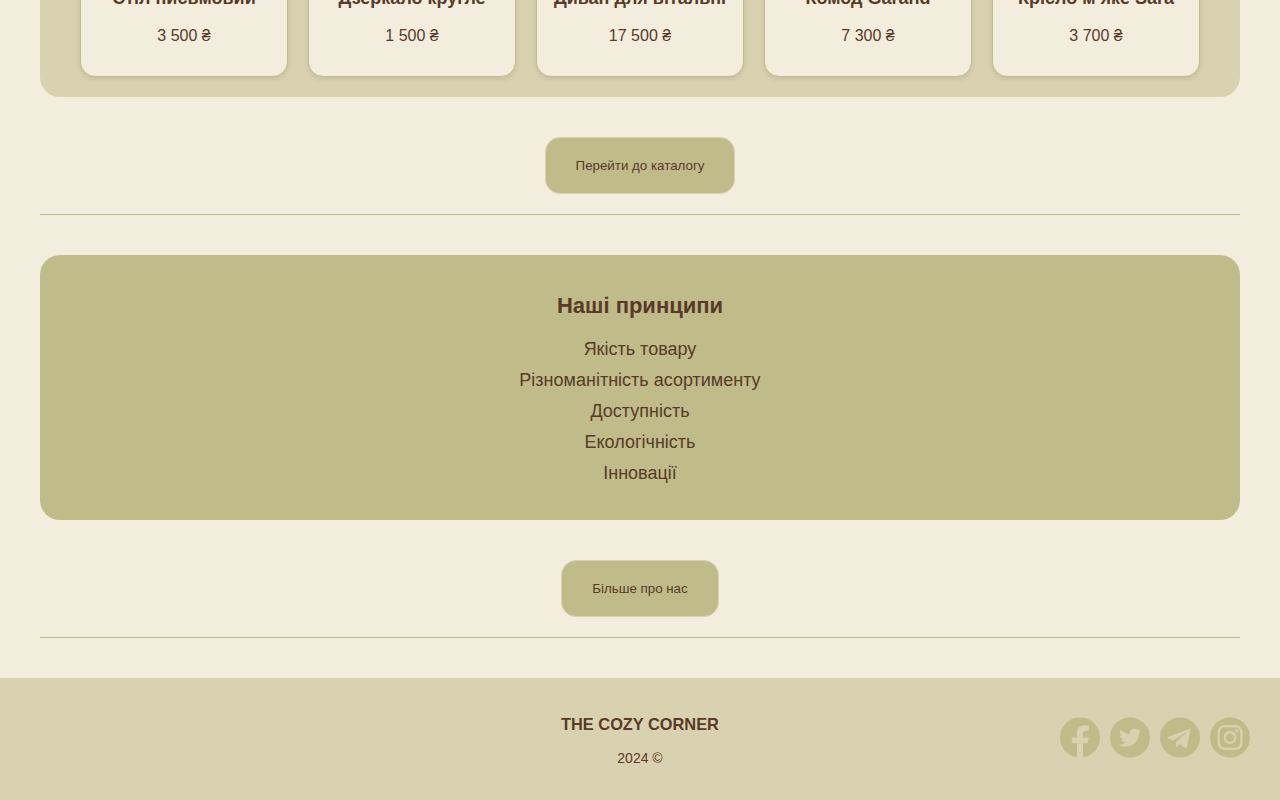
==== commit b9236255: "add" ====
--- a/index.html
+++ b/index.html
@@ -10,13 +10,6 @@
     <header>
         <div class="navigation">
             <nav>
-                <ul>
-                    <li><a href="index.html">Головна</a></li>
-                    <li><a href="catalog.html">Каталог товарів</a></li>
-                    <li><a href="about.html">Про нас</a></li>
-                    <li><a href="basket.html">Кошик</a></li>
-                    <li><a href="contacts.html">Контакти</a></li>
-                </ul>
             </nav>
         </div>
         <img class="logo" src="./images/Лого.png" width="140" height="auto" alt="Логотип">
@@ -25,7 +18,7 @@
     <main>
         <div class="intro">
             <div class="intro-text">
-                <h2>  Створи свій затишний куточок разом з нами!</h2>
+                <h2>     Створи свій затишний куточок разом з нами!</h2>
             </div>
             <div class="intro-img">
                 <img src="./images/hero.jpg" width="450" height="auto" alt="Інтер'єр">
@@ -37,27 +30,27 @@
             <h2>Лідери продажу</h2>
             <div class="products-grid">
                 <div class="product">
-                    <img src="./images/ліжко1.jpg" alt="Ліжко двоспальне Forli" width="150" height="150">
+                    <img src="./images/ліжка/ліжко1.jpg" alt="Ліжко двоспальне Forli" width="150" height="150">
                     <h3>Ліжко двоспальне Forli</h3>
                     <p>17 500 ₴</p>
                 </div>
                 <div class="product">
-                    <img src="./images/крісло1.jpg" alt="Крісло м’яке Vensan" width="150" height="150">
+                    <img src="./images//дивани/крісло1.jpg" alt="Крісло м’яке Vensan" width="150" height="150">
                     <h3>Крісло м’яке Vensan</h3>
                     <p>3 700 ₴</p>
                 </div>
                 <div class="product">
-                    <img src="./images/шафа1.jpg" alt="Шафа розпашна Billund" width="150" height="150">
+                    <img src="./images//шафи/шафа1.jpg" alt="Шафа розпашна Billund" width="150" height="150">
                     <h3>Шафа розпашна Billund</h3>
                     <p>8 000 ₴</p>
                 </div>
                 <div class="product">
-                    <img src="./images/кухня1.jpg" alt="Комплект кухонних меблів" width="150" height="150">
+                    <img src="./images//кухні/кухня1.jpg" alt="Комплект кухонних меблів" width="150" height="150">
                     <h3>Комплект кухонних меблів</h3>
                     <p>17 500 ₴</p>
                 </div>
                 <div class="product">
-                    <img src="./images/диван2.png" alt="Диван" width="150" height="150">
+                    <img src="./images/дивани/диван2.png" alt="Диван" width="150" height="150">
                     <h3>Диван</h3>
                     <p>17 500 ₴</p>
                 </div>
@@ -96,7 +89,7 @@
             <h2>Вам може сподобатись</h2>
             <div class="products-grid">
                 <div class="product">
-                    <img src="./images/стіл1.jpg" alt="Стіл письмовий" width="150" height="150">
+                    <img src="./images/столи/стіл1.jpg" alt="Стіл письмовий" width="150" height="150">
                     <h3>Стіл письмовий</h3>
                     <p>3 500 ₴</p>
                 </div>
@@ -106,17 +99,17 @@
                     <p>1 500 ₴</p>
                 </div>
                 <div class="product">
-                    <img src="./images/диван1.jpg" alt="Диван для вітальні" width="150" height="150">
+                    <img src="./images/дивани/диван1.jpg" alt="Диван для вітальні" width="150" height="150">
                     <h3>Диван для вітальні</h3>
                     <p>17 500 ₴</p>
                 </div>
                 <div class="product">
-                    <img src="./images/комод1.jpg" alt="Комод Garand" width="150" height="150">
+                    <img src="./images/комоди/комод1.jpg" alt="Комод Garand" width="150" height="150">
                     <h3>Комод Garand</h3>
                     <p>7 300 ₴</p>
                 </div>
                 <div class="product">
-                    <img src="./images/крісло2.png" alt="Крісло м’яке Vensan" width="150" height="150">
+                    <img src="./images/дивани/крісло2.png" alt="Крісло м’яке Vensan" width="150" height="150">
                     <h3>Крісло м’яке Sara</h3>
                     <p>3 700 ₴</p>
                 </div>
@@ -164,5 +157,8 @@
             </ul>
         </nav>
     </footer>
+
+    <script src="menu.js"></script>
+    
 </body>
 </html>
--- a/style.css
+++ b/style.css
@@ -1,237 +1,439 @@
-body {
-  font-family: 'Arial', sans-serif;
-  background-color: #F2EDDC;
-  color: #593A28;
-  margin: 0;
-  padding: 0;
+/* ===========================
+   Загальні стилі
+   =========================== */
+
+   body {
+    font-family: 'Arial', sans-serif;
+    background-color: #F2EDDC;
+    color: #593A28;
+    margin: 0;
+    padding: 0;
+  }
+  
+  /* ===========================
+     Шапка (Header)
+     =========================== */
+  
+  header {
+    background-color: #D9D2B0;
+    display: flex;
+    justify-content: space-between;
+    align-items: center;
+    padding: 15px 30px;
+  }
+  
+  header img {
+    max-width: 150px;
+  }
+  
+  /* ===========================
+     Основне меню навігації
+     =========================== */
+  
+  .menu-list {
+    list-style: none;
+    padding: 0;
+    margin: 0;
+  }
+  
+  .menu-list .has-submenu > ul {
+    display: none;
+    position: absolute;
+    list-style: none;
+    padding: 0;
+    margin: 0;
+  }
+  
+  .menu-list .has-submenu.open > ul {
+    display: block;
+  }
+  
+  .menu-link {
+    text-decoration: none;
+    color: #333;
+  }
+  
+  /* Стилі основного меню */
+  .navigation nav {
+    display: flex;
+    justify-content: center;
+    background-color: #D9D2B0;
+  }
+  
+  .navigation ul {
+    list-style-type: none;
+    padding: 0;
+    margin: 0;
+    display: flex;
+  }
+  
+  .navigation li {
+    position: relative;
+  }
+  
+  .navigation a {
+    display: block;
+    padding: 10px 15px;
+    color: #593A28;
+    text-decoration: none;
+    font-weight: bold;
+    border-radius: 10px;
+  }
+  
+  .navigation li:hover > a {
+    background-color: #BFBC8A;
+  }
+  
+  /* Стилі підменю */
+  .navigation ul ul {
+    display: none;
+    position: absolute;
+    top: 100%;
+    left: 0;
+    background-color: #D9D2B0;
+    flex-direction: column;
+    border-radius: 10px;
+  }
+  
+  .navigation ul li:hover > ul {
+    display: block;
+  }
+  
+  .navigation ul ul li a {
+    padding: 10px;
+  }
+  
+  .navigation ul ul li a:hover {
+    background-color: #BFBC8A;
+  }
+  
+  /* ===========================
+     Основний контент
+     =========================== */
+  
+  main {
+    padding: 20px;
+    max-width: 1200px;
+    margin: 0 auto;
+  }
+  
+  /* Блок "intro" */
+  .intro {
+    display: flex;
+    justify-content: space-between;
+    align-items: center;
+    padding: 20px;
+    background-color: #BFBC8A;
+    border-radius: 20px;
+  }
+  
+  .intro h2 {
+    font-size: 24px;
+    color: #593A28;
+  }
+  
+  .intro-img img {
+    max-width: 400px;
+  }
+  
+  /* Користувацька лінія */
+  .custom-line {
+    border: 0;
+    height: 1px;
+    background: #BFBC8A;
+    margin: 20px 0;
+  }
+  
+  /* ===========================
+     Блоки "Best Sellers" і "Recommended"
+     =========================== */
+  
+  .best-sellers, .recommended {
+    margin: 40px 0;
+    background-color: #D9D2B0;
+    padding: 20px;
+    border-radius: 20px;
+  }
+  
+  .best-sellers h2, .recommended h2 {
+    font-size: 22px;
+    text-align: center;
+    color: #593A28;
+  }
+  
+  .products-grid {
+    display: grid;
+    grid-template-columns: repeat(auto-fill, minmax(200px, 1fr));
+    gap: 20px;
+    padding: 0 20px;
+  }
+  
+  /* Стиль продуктів */
+  .product {
+    background-color: #F2EDDC;
+    border: 1px solid #BFBC8A;
+    border-radius: 15px;
+    text-align: center;
+    padding: 15px;
+    box-shadow: 0 2px 5px rgba(0, 0, 0, 0.1);
+  }
+  
+  .product img {
+    max-width: 150px;
+    height: 150px;
+    object-fit: cover;
+    margin-bottom: 10px;
+  }
+  
+  .product h3 {
+    font-size: 18px;
+    color: #593A28;
+  }
+  
+  .product p {
+    font-size: 16px;
+    color: #593A28;
+  }
+  
+  /* ===========================
+     Кнопки
+     =========================== */
+  
+  #buttonContainer {
+    display: flex;
+    justify-content: center;
+    margin: 20px 0;
+  }
+  
+  button {
+    background-color: #BFBC8A;
+    color: #593A28;
+    padding: 20px 30px;
+    border: 1px solid #D9D2B0;
+    border-radius: 15px;
+    cursor: pointer;
+  }
+  
+  button:hover {
+    background-color: #A29F78;
+  }
+  
+  /* ===========================
+     Відгуки
+     =========================== */
+  
+  .reviews {
+    background-color: #BFBC8A;
+    padding: 20px;
+    border-radius: 20px;
+  }
+  
+  .reviews h2 {
+    font-size: 22px;
+    text-align: center;
+    margin-bottom: 20px;
+  }
+  
+  .reviews-grid {
+    display: grid;
+    grid-template-columns: 1fr;
+    gap: 10px;
+  }
+  
+  .review {
+    font-style: italic;
+    font-size: 16px;
+    color: #593A28;
+  }
+  
+  /* ===========================
+     Принципи (Principles)
+     =========================== */
+  
+  .principles {
+    margin: 40px 0;
+    padding: 20px;
+    background-color: #BFBC8A;
+    border-radius: 20px;
+  }
+  
+  .principles h2 {
+    text-align: center;
+    font-size: 22px;
+    margin-bottom: 20px;
+  }
+  
+  .principles ul {
+    list-style-type: none;
+    padding: 0;
+    text-align: center;
+  }
+  
+  .principles li {
+    font-size: 18px;
+    color: #593A28;
+    margin-bottom: 10px;
+  }
+  
+  /* ===========================
+     Підвал (Footer)
+     =========================== */
+  
+  footer {
+    background-color: #D9D2B0;
+    text-align: center;
+    padding: 20px;
+    font-size: 14px;
+  }
+  
+  footer a {
+    color: #593A28;
+    text-decoration: none;
+  }
+  
+  /* Стилі іконок соціальних мереж */
+  .social-icons {
+    list-style: none;
+    display: flex;
+    justify-content: center;
+    gap: 10px;
+    padding: 0;
+    margin: 0;
+  }
+  
+  .social-icons li {
+    display: inline-block;
+  }
+  
+  .social-icons li a {
+    display: inline-block;
+    width: 40px;
+  }
+  
+  .social-icons li img {
+    width: 100%;
+    height: auto;
+    object-fit: contain;
+  }
+  
+  footer {
+    background-color: #D9D2B0;
+    text-align: center;
+    padding: 20px;
+    font-size: 14px;
+    position: relative;
+  }
+  
+  footer .social-icons {
+    position: absolute;
+    right: 30px;
+    top: 50%;
+    transform: translateY(-50%);
+  }
+
+/* Медія-запит для мобільних пристроїв з шириною екрану до 768px */
+@media (max-width: 768px) {
+  
+  header {
+    flex-direction: column; /* Елементи заголовка один під одним */
+    padding: 10px 20px; 
+  }
+
+  .navigation ul {
+    flex-direction: column; /* Навігаційне меню  вертикально */
+    gap: 10px; 
+  }
+
+  .intro {
+    flex-direction: column; /* Текст і зображення один під одним */
+    text-align: center; 
+  }
+
+  .intro-img img {
+    max-width: 100%; 
+    margin-top: 20px; 
+  }
+
+  .products-grid {
+    grid-template-columns: 1fr; /* Всі продукти в один стовпець */
+    padding: 0; 
+  }
+
+  .best-sellers, .recommended, .reviews, .principles {
+    padding: 10px; 
+  }
+
+  button {
+    padding: 15px 20px; 
+  }
+
+  footer {
+    padding: 15px; 
+  }
+
+  footer .social-icons {
+    position: static; /* Іконки соціальних мереж будуть розташовані звичайно */
+    justify-content: center; /* Вирівнювання іконок по центру */
+    transform: none; /* Відміна попереднього зміщення для адаптації */
+    margin-top: 10px; 
+  }
 }
 
-header {
-  background-color: #D9D2B0;
-  display: flex;
-  justify-content: space-between;
-  align-items: center;
-  padding: 15px 30px;
+
+/* Медія-запит для планшетів з шириною екрану від 769px до 1024px */
+@media (min-width: 769px) and (max-width: 1024px) {
+  
+  header {
+    padding: 10px 20px; 
+  }
+
+  .intro {
+    flex-direction: column; /* Блок "intro"- вертикальний */
+  }
+
+  .intro-img img {
+    max-width: 80%; 
+  }
+
+  .products-grid {
+    grid-template-columns: repeat(2, 1fr); /* Продукти в 2 колонки */
+  }
+
+  .reviews-grid {
+    grid-template-columns: 1fr; /* Відгуки в 1 колонку */
+  }
+
+  .best-sellers, .recommended {
+    padding: 20px; 
+  }
+
+  footer {
+    padding: 15px; 
+  }
+
+  footer .social-icons {
+    right: 10px; 
+  }
 }
 
-header img {
-  max-width: 150px;
- 
+
+/* Медія-запит для десктопів з шириною екрану від 1025px і більше */
+@media (min-width: 1025px) {
+  
+  .intro {
+    flex-direction: row; /* Елементи горизонтально */
+  }
+
+  .products-grid {
+    grid-template-columns: repeat(5, 1fr); /* Продукти  в 5 колонок */
+  }
+
+  .reviews-grid {
+    grid-template-columns: 1fr 1fr; /* Відгуки в 2 колонки */
+  }
+
+  footer .social-icons {
+    right: 30px; 
+  }
 }
 
-.navigation ul {
-  list-style-type: none;
-  display: flex;
-  gap: 20px;
-}
-
-.navigation a {
-  text-decoration: none;
-  color: #593A28;
-  font-weight: bold;
-}
-
-
-main {
-  padding: 20px;
-  max-width: 1200px;
-  margin: 0 auto;
-}
-
-.intro {
-  display: flex;
-  justify-content: space-between;
-  align-items: center;
-  padding: 20px;
-  background-color: #D9D2B0;
-  border-radius: 20px;
-}
-
-.intro h2 {
-  font-size: 24px;
-  color: #593A28;
-}
-
-.intro-img img {
-  max-width: 400px;
-}
-
-.custom-line {
-  border: 0;
-  height: 1px;
-  background: #BFBC8A;
-  margin: 20px 0;
-}
-
-
-.best-sellers, .recommended {
-  margin: 40px 0;
-  background-color: #D9D2B0;
-  padding: 20px;
-  border-radius: 20px;
-}
-
-.best-sellers h2, .recommended h2 {
-  font-size: 22px;
-  text-align: center;
-  color: #593A28;
-}
-
-.products-grid {
-  display: grid;
-  grid-template-columns: repeat(auto-fill, minmax(200px, 1fr));
-  gap: 20px;
-  padding: 0 20px;
-}
-
-.product {
-  background-color: #F2EDDC;
-  border: 1px solid #BFBC8A;
-  border-radius: 15px;
-  text-align: center;
-  padding: 15px;
-  box-shadow: 0 2px 5px rgba(0, 0, 0, 0.1);
-}
-
-.product img {
-  max-width: 150px;
-  height: 150px;
-  object-fit: cover;
-  margin-bottom: 10px;
-}
-
-.product h3 {
-  font-size: 18px;
-  color: #593A28;
-}
-
-.product p {
-  font-size: 16px;
-  color: #593A28;
-}
-
-
-#buttonContainer {
-  display: flex;
-  justify-content: center;
-  margin: 20px 0;
-}
-
-button {
-  background-color: #BFBC8A;
-  color: #593A28;
-  padding: 20px 30px;
-  border: 1px solid #D9D2B0;
-  border-radius: 15px;
-  cursor: pointer;
-}
-
-button:hover {
-  background-color: #A29F78;
-}
-
-
-.reviews {
-  background-color: #BFBC8A;
-  padding: 20px;
-  border-radius: 20px;
-}
-
-.reviews h2 {
-  font-size: 22px;
-  text-align: center;
-  margin-bottom: 20px;
-}
-
-.reviews-grid {
-  display: grid;
-  grid-template-columns: 1fr;
-  gap: 10px;
-}
-
-.review {
-  font-style: italic;
-  font-size: 16px;
-  color: #593A28;
-}
-
-
-.principles {
-  margin: 40px 0;
-  padding: 20px;
-  background-color: #BFBC8A;
-  border-radius: 20px;
-}
-
-.principles h2 {
-  text-align: center;
-  font-size: 22px;
-  margin-bottom: 20px;
-}
-
-.principles ul {
-  list-style-type: none;
-  padding: 0;
-  text-align: center;
-}
-
-.principles li {
-  font-size: 18px;
-  color: #593A28;
-  margin-bottom: 10px;
-}
-
-
-footer {
-  background-color: #D9D2B0;
-  text-align: center;
-  padding: 20px;
-  font-size: 14px;
-}
-
-footer a {
-  color: #593A28;
-  text-decoration: none;
-}
-
-.social-icons {
-  list-style: none; 
-  display: flex; 
-  justify-content: center; /* Іконки тепер по центру */
-  gap: 10px; 
-  padding: 0; 
-  margin: 0; 
-}
-
-.social-icons li {
-  display: inline-block; /* Елементи списку як рядкові блоки */
-}
-
-.social-icons li a {
-  display: inline-block; 
-  width: 40px; 
-}
-
-.social-icons li img {
-  width: 100%; 
-  height: auto; /* Дозволяє зображенню змінювати висоту відповідно до ширини */
-  object-fit: contain; /* Забезпечує збереження пропорцій */
-}
-
-footer {
-  background-color: #D9D2B0;
-  text-align: center;
-  padding: 20px;
-  font-size: 14px;
-  position: relative; /* Щоб запобігти зміщенню */
-}
-
-footer .social-icons {
-  position: absolute;
-  right: 30px; /* Розміщення іконок праворуч */
-  top: 50%;
-  transform: translateY(-50%); /* Вирівнювання іконок по вертикалі */
-}
-
-
-
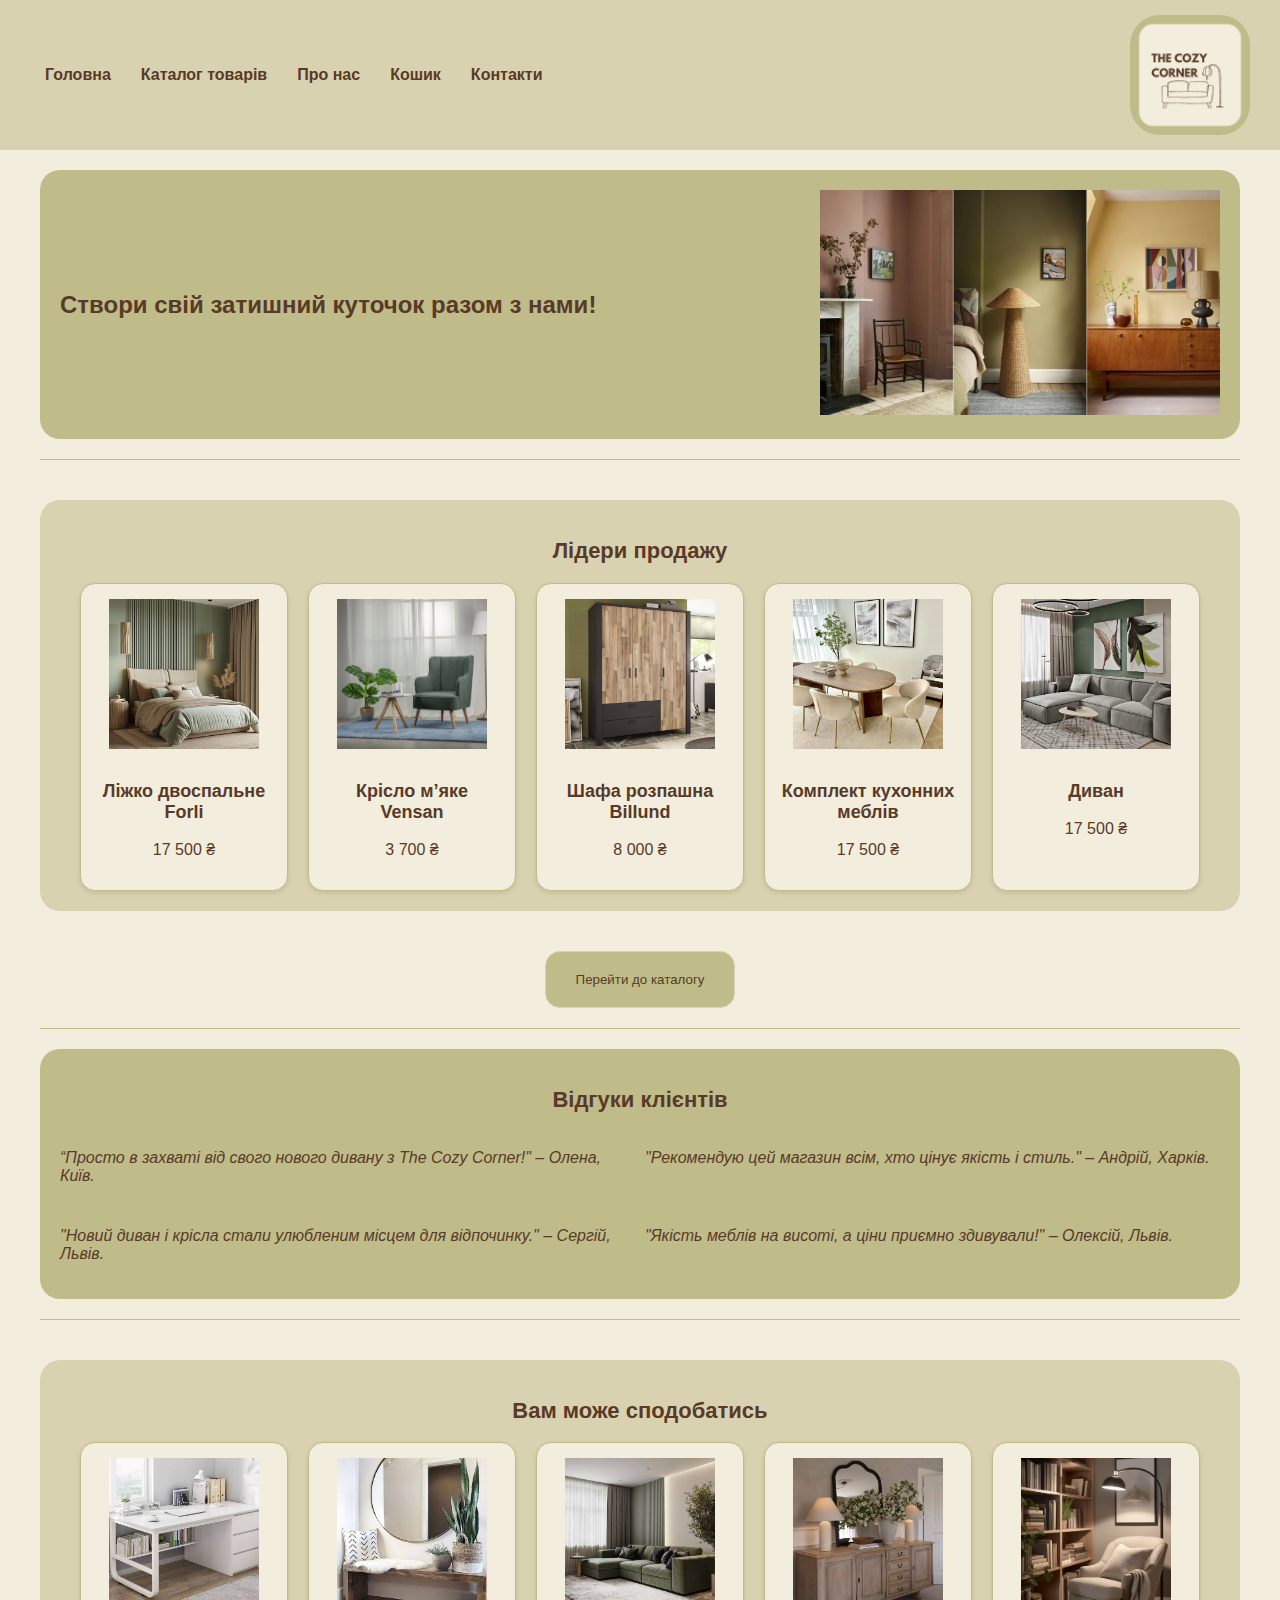
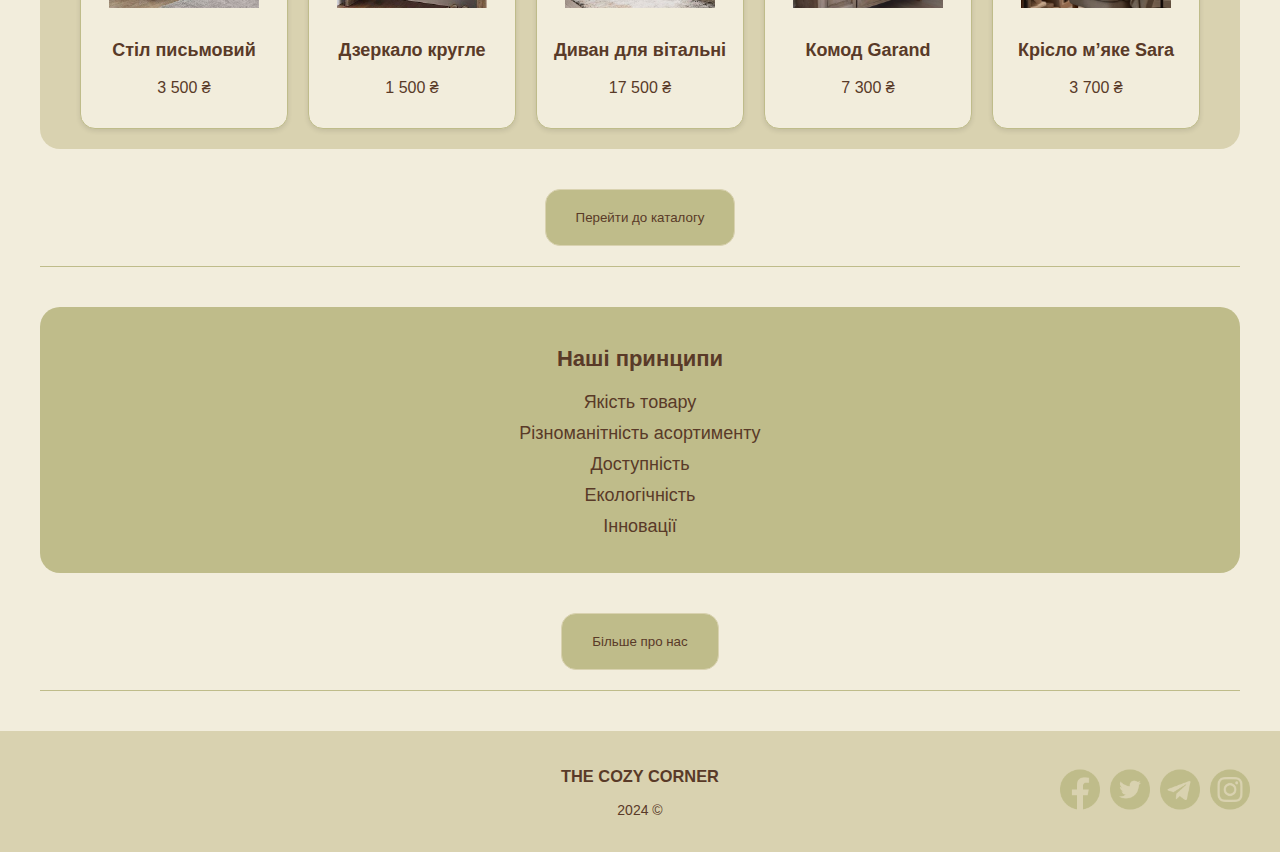
==== commit b2a0eb47: "add" ====
--- a/index.html
+++ b/index.html
@@ -12,7 +12,7 @@
             <nav>
             </nav>
         </div>
-        <img class="logo" src="./images/Лого.png" width="140" height="auto" alt="Логотип">
+        <img class="logo" src="./images/Лого.png" width="120" height="auto" alt="Логотип" style="border-radius: 30px;">
     </header>
 
     <main>
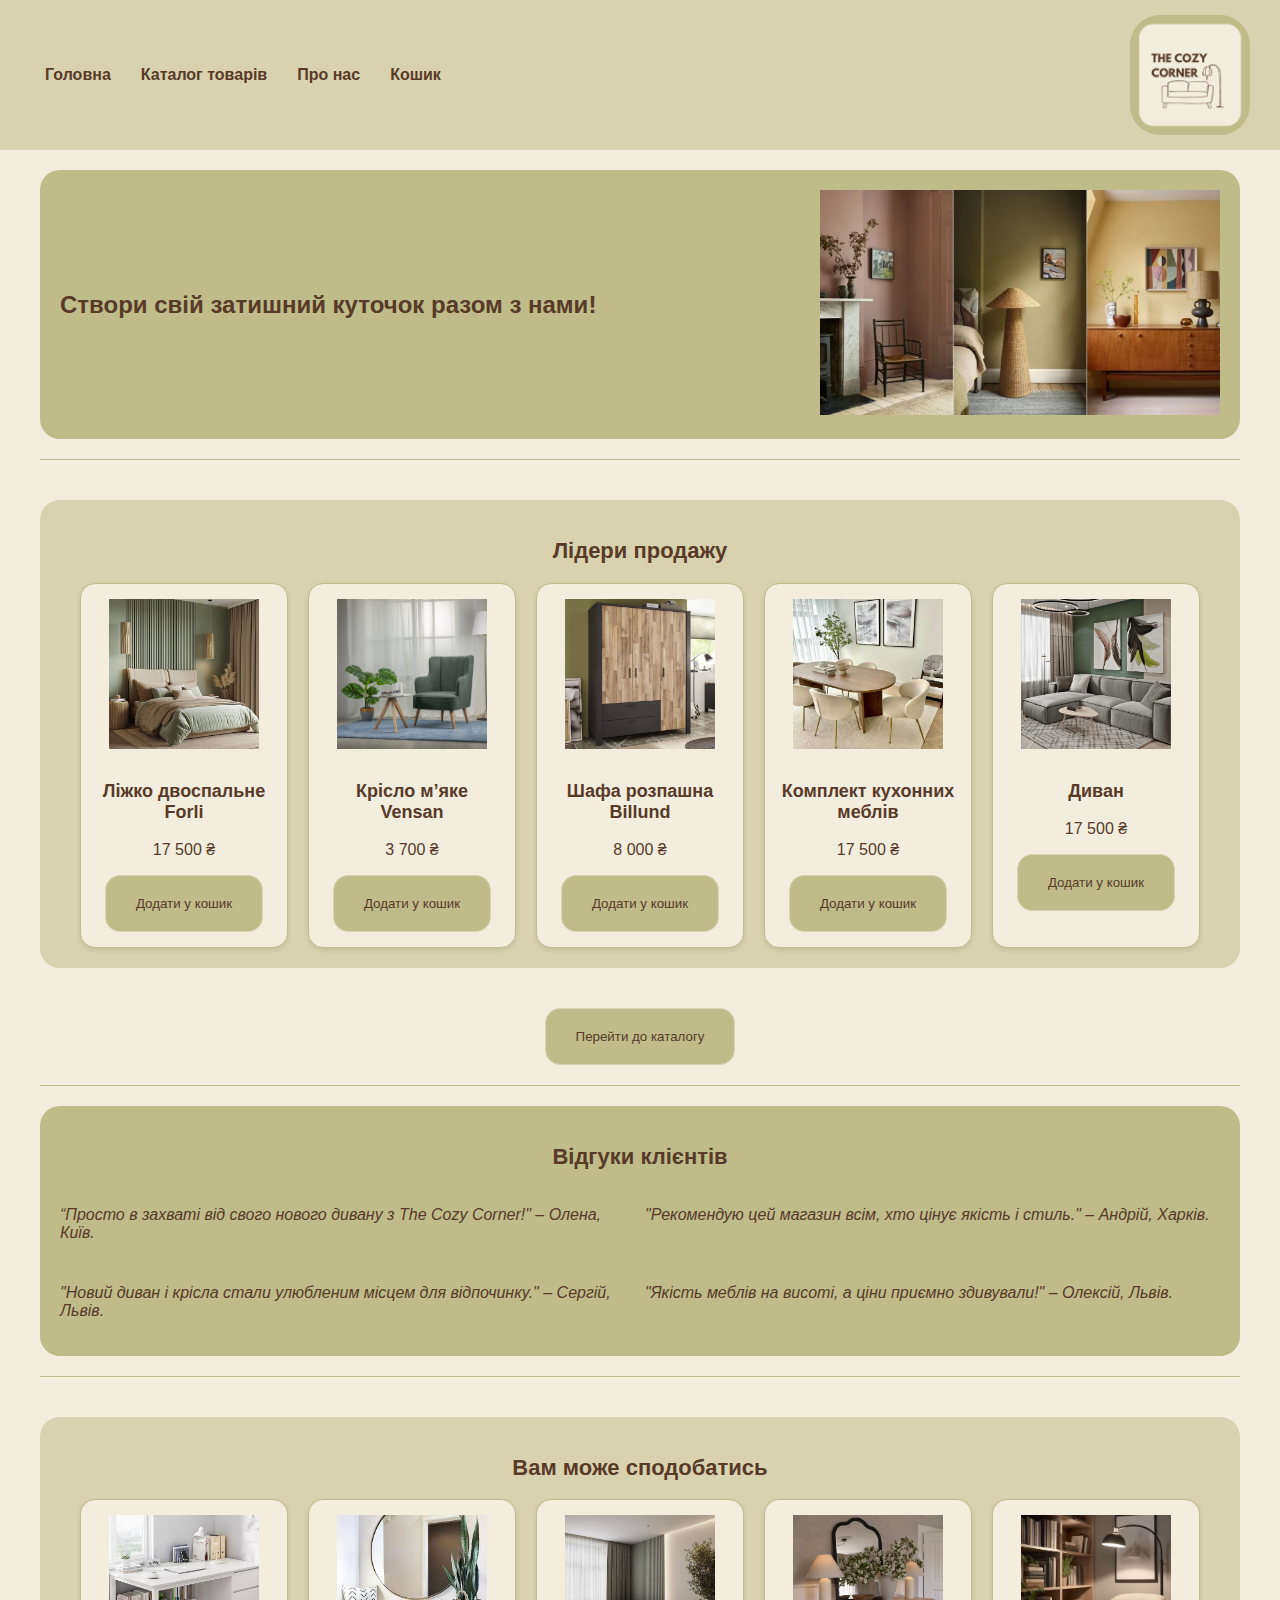
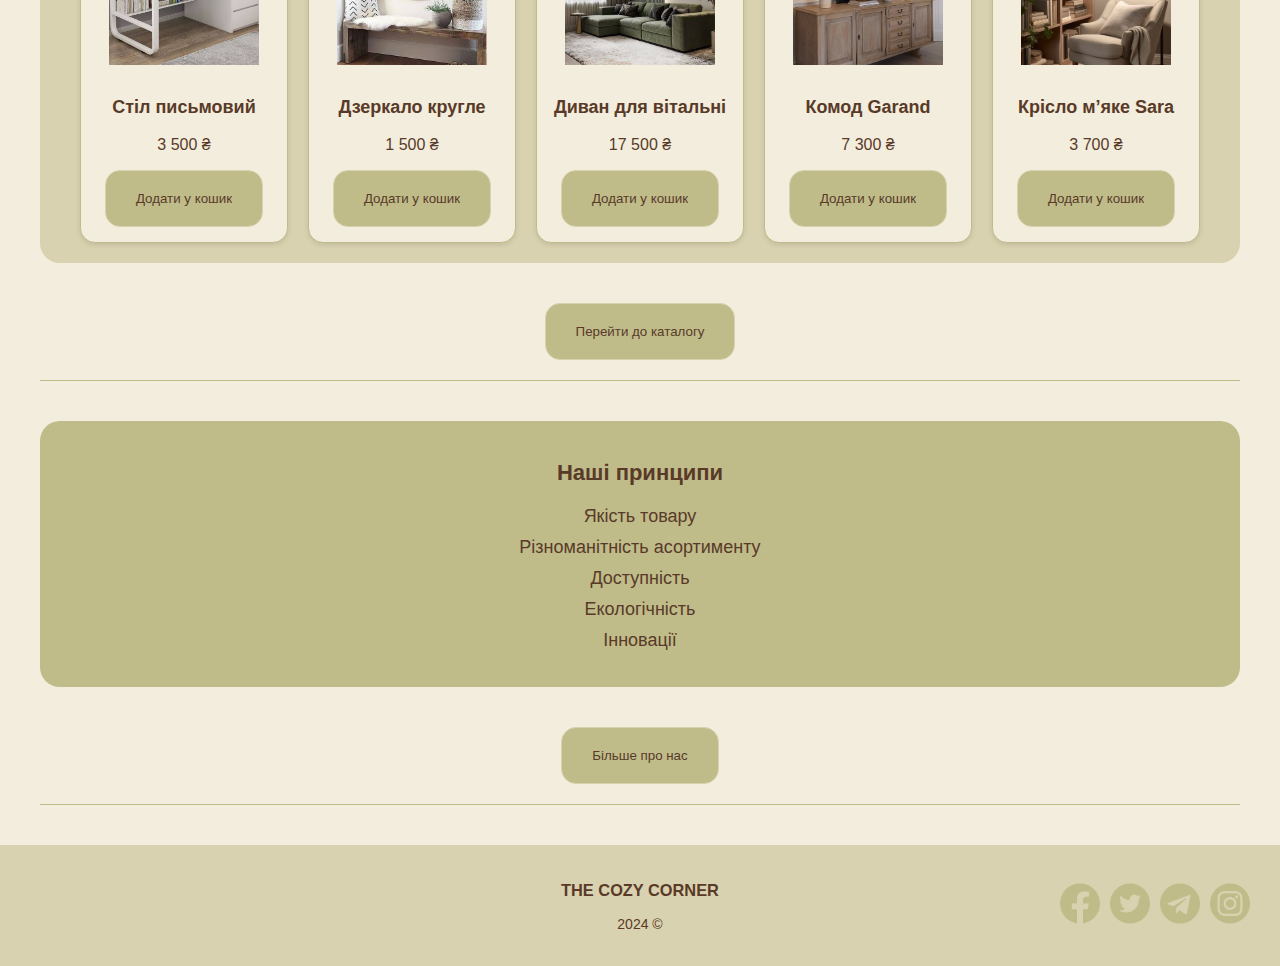
==== commit 94376af2: "add" ====
--- a/index.html
+++ b/index.html
@@ -33,26 +33,50 @@
                     <img src="./images/ліжка/ліжко1.jpg" alt="Ліжко двоспальне Forli" width="150" height="150">
                     <h3>Ліжко двоспальне Forli</h3>
                     <p>17 500 ₴</p>
-                </div>
+                    <button class="add-to-cart" 
+                            data-name="Ліжко двоспальне Forli" 
+                            data-price="17500" 
+                            data-image="./images/ліжка/ліжко1.jpg">Додати у кошик</button>
+                </div>
+                
                 <div class="product">
                     <img src="./images//дивани/крісло1.jpg" alt="Крісло м’яке Vensan" width="150" height="150">
                     <h3>Крісло м’яке Vensan</h3>
                     <p>3 700 ₴</p>
-                </div>
+                    <button class="add-to-cart" 
+                            data-name="Крісло м’яке Vensan" 
+                            data-price="3700" 
+                            data-image="./images//дивани/крісло1.jpg">Додати у кошик</button>
+                </div>
+                
                 <div class="product">
                     <img src="./images//шафи/шафа1.jpg" alt="Шафа розпашна Billund" width="150" height="150">
                     <h3>Шафа розпашна Billund</h3>
                     <p>8 000 ₴</p>
-                </div>
+                    <button class="add-to-cart" 
+                            data-name="Шафа розпашна Billund" 
+                            data-price="8000" 
+                            data-image="./images//шафи/шафа1.jpg">Додати у кошик</button>
+                </div>
+                
                 <div class="product">
                     <img src="./images//кухні/кухня1.jpg" alt="Комплект кухонних меблів" width="150" height="150">
                     <h3>Комплект кухонних меблів</h3>
                     <p>17 500 ₴</p>
-                </div>
+                    <button class="add-to-cart" 
+                            data-name="Комплект кухонних меблів" 
+                            data-price="17500" 
+                            data-image="./images//кухні/кухня1.jpg">Додати у кошик</button>
+                </div>
+                
                 <div class="product">
                     <img src="./images/дивани/диван2.png" alt="Диван" width="150" height="150">
                     <h3>Диван</h3>
                     <p>17 500 ₴</p>
+                    <button class="add-to-cart" 
+                            data-name="Диван" 
+                            data-price="17500" 
+                            data-image="./images/дивани/диван2.png">Додати у кошик</button>
                 </div>
             </div>
         </div>
@@ -92,28 +116,49 @@
                     <img src="./images/столи/стіл1.jpg" alt="Стіл письмовий" width="150" height="150">
                     <h3>Стіл письмовий</h3>
                     <p>3 500 ₴</p>
+                    <button class="add-to-cart" 
+                            data-name="Стіл письмовий" 
+                            data-price="3500" 
+                            data-image="./images/столи/стіл1.jpg">Додати у кошик</button>
                 </div>
                 <div class="product">
                     <img src="./images/дзеркало1.jpg" alt="Дзеркало кругле" width="150" height="150">
                     <h3>Дзеркало кругле</h3>
                     <p>1 500 ₴</p>
+                    <button class="add-to-cart" 
+                            data-name="Дзеркало кругле" 
+                            data-price="1500" 
+                            data-image="./images/дзеркало1.jpg">Додати у кошик</button>
                 </div>
                 <div class="product">
                     <img src="./images/дивани/диван1.jpg" alt="Диван для вітальні" width="150" height="150">
                     <h3>Диван для вітальні</h3>
                     <p>17 500 ₴</p>
+                    <button class="add-to-cart" 
+                            data-name="Диван для вітальні" 
+                            data-price="17500" 
+                            data-image="./images/дивани/диван1.jpg">Додати у кошик</button>
                 </div>
                 <div class="product">
                     <img src="./images/комоди/комод1.jpg" alt="Комод Garand" width="150" height="150">
                     <h3>Комод Garand</h3>
                     <p>7 300 ₴</p>
-                </div>
-                <div class="product">
-                    <img src="./images/дивани/крісло2.png" alt="Крісло м’яке Vensan" width="150" height="150">
+                    <button class="add-to-cart" 
+                            data-name="Комод Garand" 
+                            data-price="7300" 
+                            data-image="./images/комоди/комод1.jpg">Додати у кошик</button>
+                </div>
+                <div class="product">
+                    <img src="./images/дивани/крісло2.png" alt="Крісло м’яке Sara" width="150" height="150">
                     <h3>Крісло м’яке Sara</h3>
                     <p>3 700 ₴</p>
-                </div>
-            </div>
+                    <button class="add-to-cart" 
+                            data-name="Крісло м’яке Sara" 
+                            data-price="3700" 
+                            data-image="./images/дивани/крісло2.png">Додати у кошик</button>
+                </div>
+            </div>
+            
         </div>
 
         <div id="buttonContainer">
@@ -159,6 +204,7 @@
     </footer>
 
     <script src="menu.js"></script>
+    <script src="basket.js"></script>
     
 </body>
 </html>
--- a/style.css
+++ b/style.css
@@ -90,7 +90,7 @@
     position: absolute;
     top: 100%;
     left: 0;
-    background-color: #D9D2B0;
+    background-color: #d2cbaa;
     flex-direction: column;
     border-radius: 10px;
   }
@@ -147,6 +147,9 @@
   /* ===========================
      Блоки "Best Sellers" і "Recommended"
      =========================== */
+
+    
+   
   
   .best-sellers, .recommended {
     margin: 40px 0;
@@ -437,3 +440,91 @@
   }
 }
 
+
+  /* ABOUT */
+.gallery {
+  display: grid;
+  grid-template-columns: repeat(4, 1fr);
+  gap: 40px;
+  list-style: none;
+  padding: 0;
+}
+
+.gallery__item {
+  background-color: #BFBC8A;
+  padding: 5px;
+  border-radius: 5px;
+}
+
+.gallery__image {
+  width: 100%;
+  height: 100%;
+  object-fit: cover;
+  display: block;
+  border-radius: 5px;
+  cursor: pointer;
+  transition: transform 0.3s ease, box-shadow 0.3s ease;
+}
+
+.gallery__image:hover {
+  transform: scale(1.05);
+  box-shadow: 0 6px 10px rgba(0, 0, 0, 0.2);
+}
+
+
+
+/* Стиль для елементів кошика */
+.cart-item {
+  display: flex;
+  align-items: center;
+  justify-content: space-between;
+  background-color: #F2EDDC;
+  border: 1px solid #BFBC8A;
+  border-radius: 10px;
+  padding: 15px;
+  margin-bottom: 15px;
+  box-shadow: 0 2px 5px rgba(0, 0, 0, 0.1);
+}
+
+/* Збільшене зображення товару */
+.cart-item img {
+  width: 170px; /* Збільшено ширину */
+  height: 170px; /* Збільшено висоту */
+  object-fit: cover;
+  border-radius: 10px;
+  margin-right: 20px; /* Збільшено відступ між зображенням і текстом */
+}
+
+/* Вирівнювання текстової інформації */
+.cart-item .cart-item-details {
+  flex-grow: 1;
+}
+
+.cart-item h3 {
+  font-size: 20px; /* Трохи більший шрифт для заголовка */
+  color: #593A28;
+  margin: 0 0 5px 0;
+}
+
+.cart-item p {
+  font-size: 18px; /* Трохи більший шрифт для ціни */
+  color: #593A28;
+  margin: 0;
+}
+
+/* Стиль для кнопки "Видалити" або "Очистити" */
+.cart-item button {
+  background-color: #BFBC8A;
+  color: #593A28;
+  border: 1px solid #D9D2B0;
+  border-radius: 10px;
+  padding: 10px 15px;
+  cursor: pointer;
+    /* Центрування кнопки */
+    margin: 0 auto;
+    display: block;
+}
+
+.cart-item button:hover {
+  background-color: #A29F78;
+}
